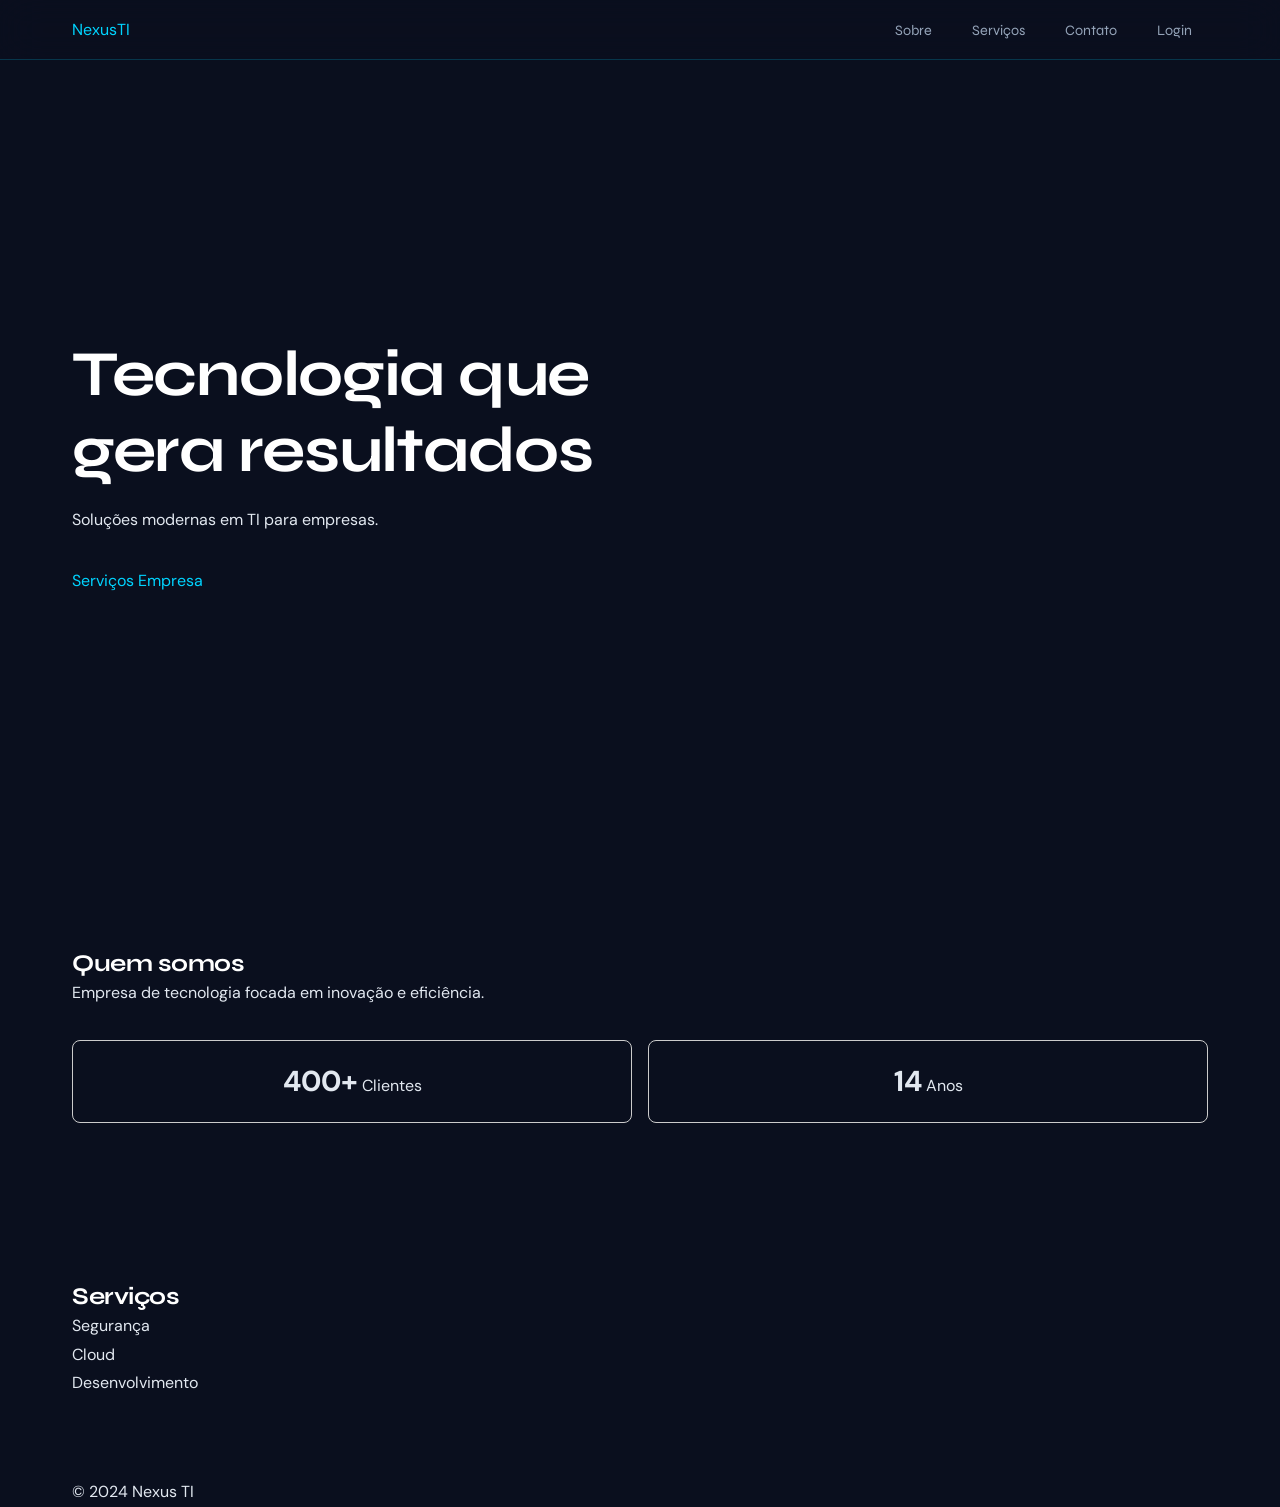
==== index.html @ d655d725 "initial commit" ====
<!DOCTYPE html>
<html lang="pt-BR">
<head>
  <meta charset="UTF-8" />
  <meta name="viewport" content="width=device-width, initial-scale=1.0" />
  <title>Nexus TI</title>

  <link rel="stylesheet" href="css/style.css" />

  <link rel="preconnect" href="https://fonts.googleapis.com" />
  <link href="https://fonts.googleapis.com/css2?family=Syne:wght@400;600;700&family=DM+Sans:wght@300;400;500&display=swap" rel="stylesheet" />

  <style>
    .hero{min-height:90vh;display:flex;align-items:center}
    .hero-content{max-width:600px}
    .hero-titulo{font-size:clamp(2.5rem,5vw,4rem);margin-bottom:1rem}
    .hero-desc{margin-bottom:2rem}
    .stats-grid{display:grid;grid-template-columns:repeat(auto-fit,minmax(140px,1fr));gap:1rem;margin-top:2rem}
    .stat-card{text-align:center;padding:1rem;border:1px solid #ccc;border-radius:8px}
    .stat-numero{font-size:1.8rem;font-weight:bold}
  </style>
</head>

<body>

<header class="site-header">
  <div class="container">
    <nav class="nav-inner">
      <a href="index.html" class="logo">NexusTI</a>

      <ul class="nav-links">
        <li><a href="#sobre">Sobre</a></li>
        <li><a href="#servicos">Serviços</a></li>
        <li><a href="#contato">Contato</a></li>

        <li id="li-painel" style="display:none">
          <a href="servicos.html">Painel</a>
        </li>

        <li id="li-login"><a href="login.html">Login</a></li>
        <li id="li-logout" style="display:none">
          <button onclick="sair()">Sair</button>
        </li>
      </ul>
    </nav>
  </div>
</header>

<main>

<section class="hero">
  <div class="container">
    <div class="hero-content">
      <h1 class="hero-titulo">Tecnologia que gera resultados</h1>
      <p class="hero-desc">Soluções modernas em TI para empresas.</p>

      <div>
        <a href="servicos.html">Serviços</a>
        <a href="#sobre">Empresa</a>
      </div>
    </div>
  </div>
</section>

<section id="sobre" class="secao">
  <div class="container">
    <h2>Quem somos</h2>
    <p>Empresa de tecnologia focada em inovação e eficiência.</p>

    <div class="stats-grid">
      <div class="stat-card">
        <span class="stat-numero">400+</span>
        <span>Clientes</span>
      </div>
      <div class="stat-card">
        <span class="stat-numero">14</span>
        <span>Anos</span>
      </div>
    </div>
  </div>
</section>

<section id="servicos" class="secao">
  <div class="container">
    <h2>Serviços</h2>

    <div>
      <p>Segurança</p>
      <p>Cloud</p>
      <p>Desenvolvimento</p>
    </div>
  </div>
</section>

</main>

<footer id="contato">
  <div class="container">
    <p>© 2024 Nexus TI</p>
  </div>
</footer>

<script src="utils.js"></script>
<script src="index.js"></script>

</body>
</html>
---- css/style.css ----
:root {
  --cor-primaria: #0a0f1e;
  --cor-secundaria: #0d2137;
  --cor-acento: #00d4ff;
  --cor-acento2: #7c3aed;
  --cor-texto: #e2e8f0;
  --cor-texto-suave: #94a3b8;
  --cor-branco: #ffffff;
  --cor-erro: #f87171;
  --cor-sucesso: #4ade80;
  --cor-borda: rgba(0, 212, 255, 0.2);
  --fonte-titulo: 'Syne', sans-serif;
  --fonte-corpo: 'DM Sans', sans-serif;
  --fonte-mono: 'JetBrains Mono', monospace;
  --sombra-card: 0 4px 32px rgba(0, 0, 0, 0.4);
  --sombra-acento: 0 0 24px rgba(0, 212, 255, 0.15);
  --raio: 12px;
  --transicao: 0.3s ease;
}

*, *::before, *::after {
  box-sizing: border-box;
  margin: 0;
  padding: 0;
}

html {
  scroll-behavior: smooth;
}

body {
  font-family: var(--fonte-corpo);
  background-color: var(--cor-primaria);
  color: var(--cor-texto);
  line-height: 1.7;
  min-height: 100vh;
  overflow-x: hidden;
}

h1, h2, h3, h4, h5, h6 {
  font-family: var(--fonte-titulo);
  font-weight: 700;
  line-height: 1.2;
  letter-spacing: -0.02em;
  color: var(--cor-branco);
}

p {
  font-family: var(--fonte-corpo);
  color: var(--cor-texto);
  font-size: 1rem;
  line-height: 1.8;
}

a {
  color: var(--cor-acento);
  text-decoration: none;
  transition: color var(--transicao);
}

a:hover {
  color: var(--cor-branco);
}

img {
  max-width: 100%;
  display: block;
}

ul, ol {
  padding-left: 1.5rem;
}

table {
  width: 100%;
  border-collapse: collapse;
  font-family: var(--fonte-corpo);
}

th {
  background: rgba(0, 212, 255, 0.1);
  color: var(--cor-acento);
  font-family: var(--fonte-titulo);
  font-size: 0.8rem;
  letter-spacing: 0.08em;
  text-transform: uppercase;
  padding: 14px 16px;
  text-align: left;
  border-bottom: 1px solid var(--cor-borda);
}

td {
  padding: 14px 16px;
  border-bottom: 1px solid rgba(255, 255, 255, 0.05);
  vertical-align: top;
  font-size: 0.95rem;
  color: var(--cor-texto);
}

tr:hover td {
  background: rgba(255, 255, 255, 0.02);
}

.container {
  width: 100%;
  max-width: 1200px;
  margin: 0 auto;
  padding: 0 2rem;
}

.secao {
  padding: 5rem 0;
}

.secao-titulo {
  font-size: clamp(1.8rem, 4vw, 2.8rem);
  margin-bottom: 1rem;
  position: relative;
}

.secao-titulo + p {
  color: var(--cor-texto-suave);
  font-size: 1.1rem;
  max-width: 600px;
  margin-bottom: 3rem;
}

.secao-titulo::after {
  content: '';
  display: block;
  width: 60px;
  height: 3px;
  background: linear-gradient(90deg, var(--cor-acento), var(--cor-acento2));
  margin-top: 12px;
  border-radius: 2px;
}

.tag-acento {
  display: inline-block;
  background: rgba(0, 212, 255, 0.1);
  color: var(--cor-acento);
  border: 1px solid var(--cor-borda);
  padding: 4px 14px;
  border-radius: 100px;
  font-size: 0.8rem;
  font-family: var(--fonte-mono);
  letter-spacing: 0.05em;
  margin-bottom: 1rem;
}

.card {
  background: rgba(255, 255, 255, 0.03);
  border: 1px solid var(--cor-borda);
  border-radius: var(--raio);
  padding: 2rem;
  transition: transform var(--transicao), box-shadow var(--transicao), border-color var(--transicao);
}

.card:hover {
  transform: translateY(-4px);
  box-shadow: var(--sombra-acento);
  border-color: rgba(0, 212, 255, 0.4);
}

.btn {
  display: inline-flex;
  align-items: center;
  gap: 8px;
  padding: 12px 28px;
  border-radius: 8px;
  font-family: var(--fonte-titulo);
  font-size: 0.95rem;
  font-weight: 600;
  cursor: pointer;
  transition: all var(--transicao);
  border: none;
  letter-spacing: 0.02em;
}

.btn-primario {
  background: linear-gradient(135deg, var(--cor-acento), #0099cc);
  color: var(--cor-primaria);
}

.btn-primario:hover {
  transform: translateY(-2px);
  box-shadow: 0 8px 24px rgba(0, 212, 255, 0.3);
  color: var(--cor-primaria);
}

.btn-secundario {
  background: transparent;
  color: var(--cor-acento);
  border: 1px solid var(--cor-borda);
}

.btn-secundario:hover {
  background: rgba(0, 212, 255, 0.08);
  border-color: var(--cor-acento);
}

.btn-perigo {
  background: rgba(248, 113, 113, 0.1);
  color: var(--cor-erro);
  border: 1px solid rgba(248, 113, 113, 0.3);
  padding: 6px 14px;
  font-size: 0.8rem;
}

.btn-perigo:hover {
  background: rgba(248, 113, 113, 0.2);
}

.form-grupo {
  margin-bottom: 1.4rem;
}

.form-grupo label {
  display: block;
  font-size: 0.85rem;
  color: var(--cor-texto-suave);
  margin-bottom: 6px;
  font-family: var(--fonte-titulo);
  letter-spacing: 0.03em;
}

.form-grupo input,
.form-grupo select {
  width: 100%;
  padding: 12px 16px;
  background: rgba(255, 255, 255, 0.04);
  border: 1px solid var(--cor-borda);
  border-radius: 8px;
  color: var(--cor-texto);
  font-family: var(--fonte-corpo);
  font-size: 0.95rem;
  transition: border-color var(--transicao), box-shadow var(--transicao);
  outline: none;
}

.form-grupo input:focus,
.form-grupo select:focus {
  border-color: var(--cor-acento);
  box-shadow: 0 0 0 3px rgba(0, 212, 255, 0.1);
}

.form-grupo input::placeholder {
  color: rgba(148, 163, 184, 0.5);
}

.form-grupo select option {
  background: var(--cor-secundaria);
}

.form-grupo .erro-msg {
  display: none;
  color: var(--cor-erro);
  font-size: 0.8rem;
  margin-top: 5px;
  animation: fadeIn 0.2s ease;
}

.form-grupo.invalido input,
.form-grupo.invalido select {
  border-color: var(--cor-erro);
  box-shadow: 0 0 0 3px rgba(248, 113, 113, 0.1);
}

.form-grupo.invalido .erro-msg {
  display: block;
}

.radio-grupo {
  display: flex;
  gap: 1.5rem;
  flex-wrap: wrap;
}

.radio-item {
  display: flex;
  align-items: center;
  gap: 8px;
  cursor: pointer;
  font-size: 0.95rem;
  color: var(--cor-texto);
}

.radio-item input[type="radio"] {
  width: 18px;
  height: 18px;
  accent-color: var(--cor-acento);
  cursor: pointer;
}

.site-header {
  position: sticky;
  top: 0;
  z-index: 100;
  background: rgba(10, 15, 30, 0.9);
  backdrop-filter: blur(20px);
  border-bottom: 1px solid var(--cor-borda);
  padding: 1rem 0;
}

.nav-inner {
  display: flex;
  align-items: center;
  justify-content: space-between;
  gap: 2rem;
}

.logo {
  display: flex;
  align-items: center;
  gap: 12px;
  text-decoration: none;
}

.logo-icone {
  width: 42px;
  height: 42px;
  background: linear-gradient(135deg, var(--cor-acento), var(--cor-acento2));
  border-radius: 10px;
  display: flex;
  align-items: center;
  justify-content: center;
  font-family: var(--fonte-titulo);
  font-weight: 800;
  color: var(--cor-primaria);
  font-size: 1.1rem;
  flex-shrink: 0;
}

.logo-texto {
  font-family: var(--fonte-titulo);
  font-size: 1.3rem;
  font-weight: 800;
  color: var(--cor-branco);
  letter-spacing: -0.03em;
}

.logo-texto span {
  color: var(--cor-acento);
}

.nav-links {
  display: flex;
  align-items: center;
  gap: 0.5rem;
  list-style: none;
  padding: 0;
}

.nav-links a {
  padding: 8px 16px;
  border-radius: 8px;
  font-family: var(--fonte-titulo);
  font-size: 0.9rem;
  color: var(--cor-texto-suave);
  transition: all var(--transicao);
}

.nav-links a:hover {
  color: var(--cor-branco);
  background: rgba(255, 255, 255, 0.05);
}

.nav-links .btn {
  padding: 8px 20px;
}

.site-footer {
  background: var(--cor-secundaria);
  border-top: 1px solid var(--cor-borda);
  padding: 3rem 0 1.5rem;
}

.footer-grid {
  display: grid;
  grid-template-columns: 2fr 1fr 1fr;
  gap: 3rem;
  margin-bottom: 3rem;
}

.footer-titulo {
  font-size: 0.85rem;
  font-family: var(--fonte-titulo);
  letter-spacing: 0.08em;
  text-transform: uppercase;
  color: var(--cor-acento);
  margin-bottom: 1rem;
}

.footer-lista {
  list-style: none;
  padding: 0;
}

.footer-lista li {
  margin-bottom: 0.6rem;
  color: var(--cor-texto-suave);
  font-size: 0.95rem;
}

.footer-lista a {
  color: var(--cor-texto-suave);
}

.footer-lista a:hover {
  color: var(--cor-acento);
}

.pagamentos {
  display: flex;
  gap: 10px;
  flex-wrap: wrap;
  margin-top: 0.8rem;
}

.pagamento-badge {
  background: rgba(255, 255, 255, 0.06);
  border: 1px solid var(--cor-borda);
  border-radius: 6px;
  padding: 6px 12px;
  font-size: 0.75rem;
  font-family: var(--fonte-mono);
  color: var(--cor-texto-suave);
  letter-spacing: 0.03em;
}

.footer-bottom {
  border-top: 1px solid var(--cor-borda);
  padding-top: 1.5rem;
  text-align: center;
  color: var(--cor-texto-suave);
  font-size: 0.85rem;
}

.galeria-grid {
  display: grid;
  grid-template-columns: repeat(auto-fit, minmax(250px, 1fr));
  gap: 1.5rem;
}

.galeria-item {
  border-radius: var(--raio);
  overflow: hidden;
  position: relative;
  aspect-ratio: 16/10;
  background: rgba(255,255,255,0.04);
  border: 1px solid var(--cor-borda);
  cursor: pointer;
  transition: transform var(--transicao);
}

.galeria-item:hover {
  transform: scale(1.02);
}

.galeria-item img {
  width: 100%;
  height: 100%;
  object-fit: cover;
  transition: transform var(--transicao);
}

.galeria-item:hover img {
  transform: scale(1.05);
}

.galeria-placeholder {
  width: 100%;
  height: 100%;
  display: flex;
  flex-direction: column;
  align-items: center;
  justify-content: center;
  gap: 8px;
  color: var(--cor-texto-suave);
  font-size: 0.85rem;
}

.video-wrapper {
  position: relative;
  padding-bottom: 56.25%;
  height: 0;
  overflow: hidden;
  border-radius: var(--raio);
  border: 1px solid var(--cor-borda);
}

.video-wrapper iframe {
  position: absolute;
  top: 0;
  left: 0;
  width: 100%;
  height: 100%;
  border: none;
}

.auth-page {
  min-height: 100vh;
  display: flex;
  align-items: center;
  justify-content: center;
  padding: 2rem;
  background: radial-gradient(ellipse at top left, rgba(0,212,255,0.07) 0%, transparent 50%),
              radial-gradient(ellipse at bottom right, rgba(124,58,237,0.07) 0%, transparent 50%),
              var(--cor-primaria);
}

#form-auth {
  width: 100%;
  max-width: 460px;
  background: rgba(255,255,255,0.03);
  border: 1px solid var(--cor-borda);
  border-radius: 20px;
  padding: 2.5rem;
  box-shadow: var(--sombra-card);
  animation: slideUp 0.5s ease;
}

.auth-logo {
  text-align: center;
  margin-bottom: 2rem;
}

.auth-titulo {
  font-size: 1.8rem;
  margin-bottom: 0.3rem;
}

.auth-subtitulo {
  color: var(--cor-texto-suave);
  font-size: 0.9rem;
}

.auth-links {
  display: flex;
  justify-content: space-between;
  margin-top: 1.5rem;
  font-size: 0.875rem;
  color: var(--cor-texto-suave);
}

.auth-botoes {
  display: flex;
  gap: 1rem;
  margin-top: 0.5rem;
}

.auth-botoes .btn {
  flex: 1;
  justify-content: center;
}

.scroll-area {
  max-height: 320px;
  overflow-y: auto;
  padding-right: 8px;
  scroll-behavior: smooth;
}

.scroll-area::-webkit-scrollbar {
  width: 4px;
}

.scroll-area::-webkit-scrollbar-track {
  background: transparent;
}

.scroll-area::-webkit-scrollbar-thumb {
  background: var(--cor-borda);
  border-radius: 2px;
}

.servicos-grid {
  display: grid;
  grid-template-columns: repeat(auto-fit, minmax(280px, 1fr));
  gap: 1.5rem;
}

.servico-card {
  background: rgba(255,255,255,0.03);
  border: 1px solid var(--cor-borda);
  border-radius: var(--raio);
  padding: 1.8rem;
  transition: all var(--transicao);
  position: relative;
  overflow: hidden;
}

.servico-card::before {
  content: '';
  position: absolute;
  top: 0;
  left: 0;
  right: 0;
  height: 2px;
  background: linear-gradient(90deg, var(--cor-acento), var(--cor-acento2));
  transform: scaleX(0);
  transition: transform var(--transicao);
}

.servico-card:hover::before {
  transform: scaleX(1);
}

.servico-card:hover {
  border-color: rgba(0,212,255,0.3);
  transform: translateY(-4px);
  box-shadow: var(--sombra-acento);
}

.servico-icone {
  width: 48px;
  height: 48px;
  background: rgba(0,212,255,0.1);
  border-radius: 10px;
  display: flex;
  align-items: center;
  justify-content: center;
  font-size: 1.4rem;
  margin-bottom: 1rem;
}

.servico-nome {
  font-family: var(--fonte-titulo);
  font-size: 1.1rem;
  color: var(--cor-branco);
  margin-bottom: 0.5rem;
}

.servico-desc {
  color: var(--cor-texto-suave);
  font-size: 0.9rem;
  line-height: 1.6;
}

.page-servicos {
  padding: 2rem 0 4rem;
}

.painel {
  background: rgba(255,255,255,0.02);
  border: 1px solid var(--cor-borda);
  border-radius: 16px;
  padding: 2rem;
  margin-bottom: 2rem;
}

.painel-titulo {
  font-size: 1.1rem;
  color: var(--cor-acento);
  font-family: var(--fonte-titulo);
  letter-spacing: 0.05em;
  margin-bottom: 1.2rem;
  padding-bottom: 0.8rem;
  border-bottom: 1px solid var(--cor-borda);
  display: flex;
  align-items: center;
  gap: 8px;
}

.usuario-info {
  display: flex;
  gap: 2rem;
  flex-wrap: wrap;
}

.usuario-campo {
  display: flex;
  flex-direction: column;
  gap: 2px;
}

.usuario-campo span:first-child {
  font-size: 0.75rem;
  font-family: var(--fonte-mono);
  color: var(--cor-texto-suave);
  text-transform: uppercase;
  letter-spacing: 0.05em;
}

.usuario-campo span:last-child {
  font-size: 1rem;
  color: var(--cor-branco);
  font-family: var(--fonte-titulo);
}

.status-badge {
  display: inline-block;
  padding: 3px 10px;
  border-radius: 100px;
  font-size: 0.75rem;
  font-family: var(--fonte-mono);
  background: rgba(0,212,255,0.1);
  color: var(--cor-acento);
  border: 1px solid var(--cor-borda);
}

@keyframes fadeIn {
  from { opacity: 0; transform: translateY(-4px); }
  to   { opacity: 1; transform: translateY(0); }
}

@keyframes slideUp {
  from { opacity: 0; transform: translateY(24px); }
  to   { opacity: 1; transform: translateY(0); }
}

@keyframes pulse-glow {
  0%, 100% { box-shadow: 0 0 0 0 rgba(0,212,255,0); }
  50%       { box-shadow: 0 0 0 8px rgba(0,212,255,0.08); }
}

@keyframes float {
  0%, 100% { transform: translateY(0); }
  50%       { transform: translateY(-8px); }
}

.hero-badge {
  animation: fadeIn 0.6s ease both;
}

.hero-titulo {
  animation: slideUp 0.7s ease 0.1s both;
}

.hero-desc {
  animation: slideUp 0.7s ease 0.2s both;
}

.hero-cta {
  animation: slideUp 0.7s ease 0.3s both;
}

@media (max-width: 768px) {
  .secao {
    padding: 3rem 0;
  }

  .footer-grid {
    grid-template-columns: 1fr;
    gap: 2rem;
  }

  .nav-links .link-nav {
    display: none;
  }

  .auth-botoes {
    flex-direction: column;
  }

  .usuario-info {
    flex-direction: column;
    gap: 1rem;
  }

  table {
    font-size: 0.85rem;
  }

  th, td {
    padding: 10px 12px;
  }
}

@media (max-width: 480px) {
  #form-auth {
    padding: 1.8rem;
  }

  .container {
    padding: 0 1.2rem;
  }

  .secao-titulo {
    font-size: 1.6rem;
  }
}
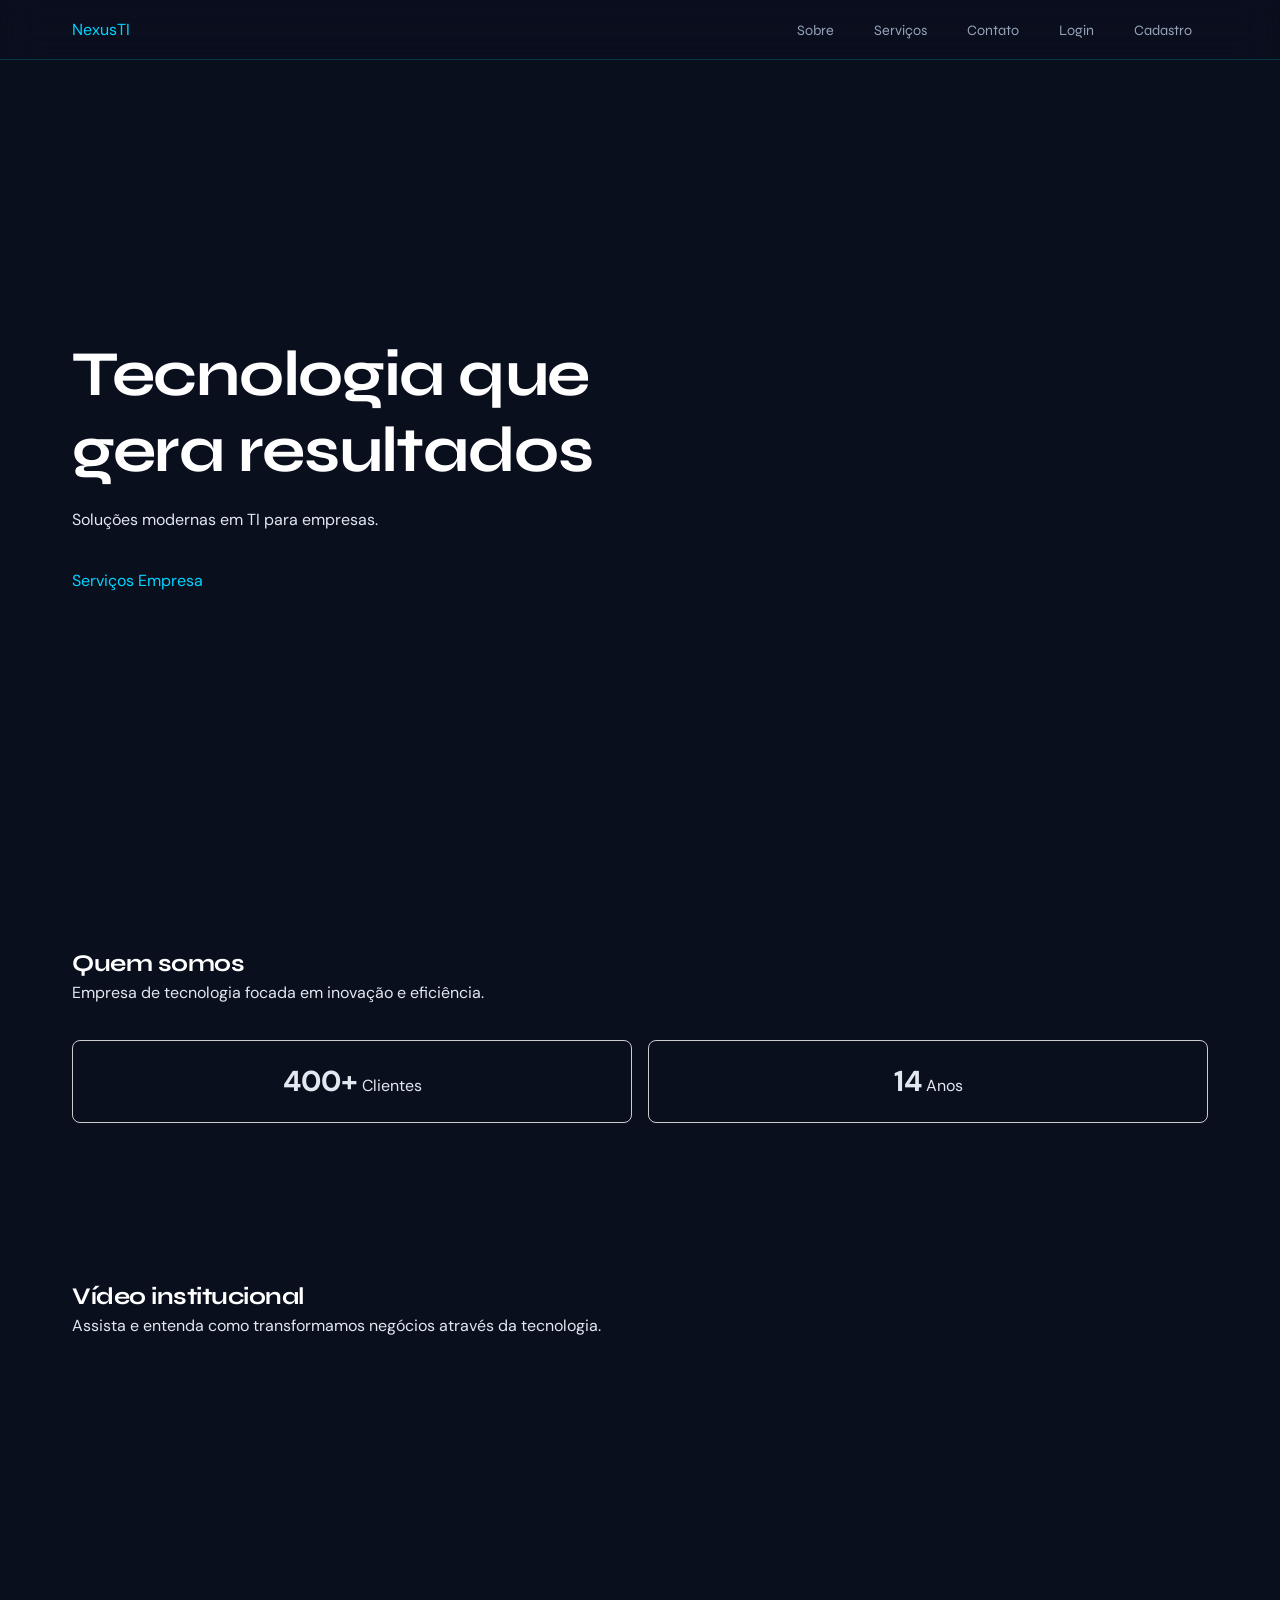
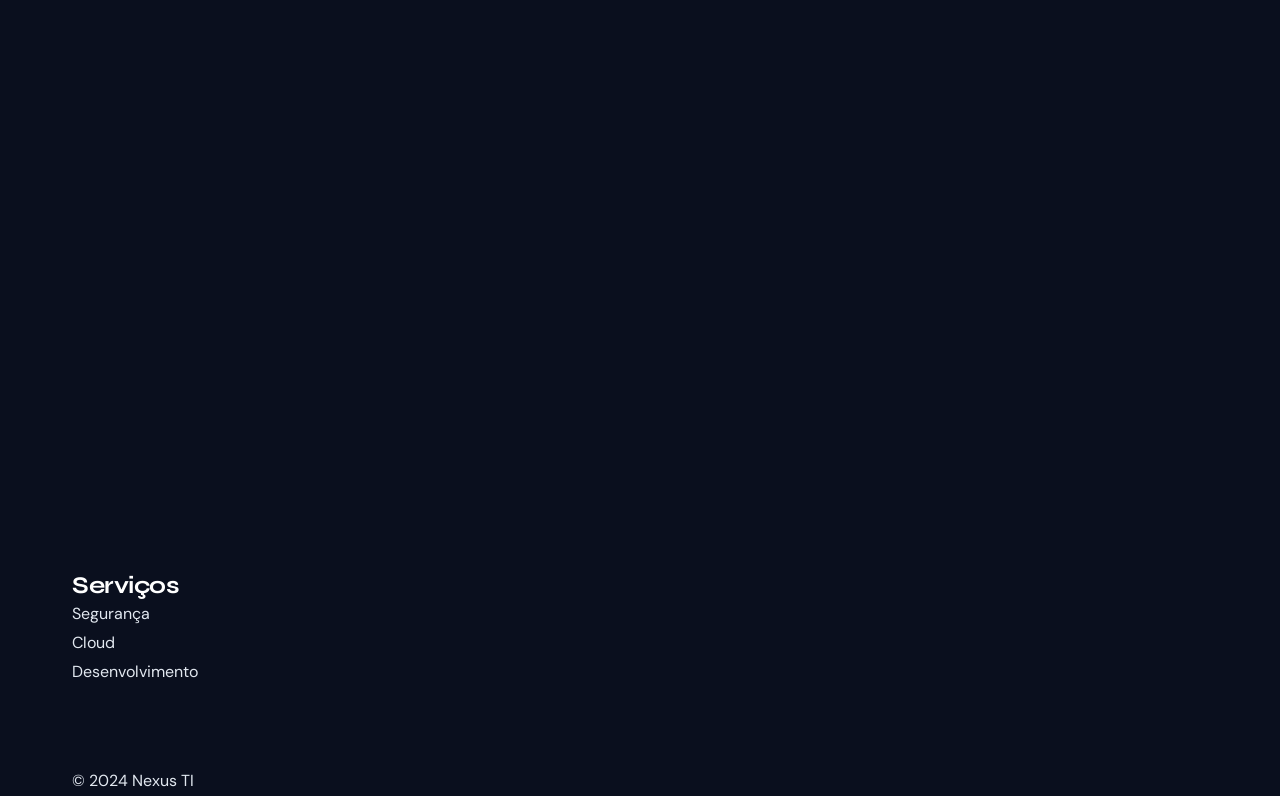
==== commit 738d56ae: "Add video section and update internal links Added a video section with an embedded YouTube video and" ====
--- a/index.html
+++ b/index.html
@@ -18,6 +18,8 @@
     .stats-grid{display:grid;grid-template-columns:repeat(auto-fit,minmax(140px,1fr));gap:1rem;margin-top:2rem}
     .stat-card{text-align:center;padding:1rem;border:1px solid #ccc;border-radius:8px}
     .stat-numero{font-size:1.8rem;font-weight:bold}
+    .video-container{position:relative;padding-bottom:56.25%;height:0;overflow:hidden;border-radius:12px;margin-top:2rem}
+    .video-container iframe{position:absolute;top:0;left:0;width:100%;height:100%;border:none}
   </style>
 </head>
 
@@ -34,13 +36,14 @@
         <li><a href="#contato">Contato</a></li>
 
         <li id="li-painel" style="display:none">
-          <a href="servicos.html">Painel</a>
+          <a href="pages/servicos.html">Painel</a>
         </li>
 
-        <li id="li-login"><a href="login.html">Login</a></li>
+        <li id="li-login"><a href="pages/login.html">Login</a></li>
         <li id="li-logout" style="display:none">
           <button onclick="sair()">Sair</button>
         </li>
+        <li id="li-cadastro"><a href="pages/cadastro.html">Cadastro</a></li>
       </ul>
     </nav>
   </div>
@@ -53,9 +56,8 @@
     <div class="hero-content">
       <h1 class="hero-titulo">Tecnologia que gera resultados</h1>
       <p class="hero-desc">Soluções modernas em TI para empresas.</p>
-
       <div>
-        <a href="servicos.html">Serviços</a>
+        <a href="pages/servicos.html">Serviços</a>
         <a href="#sobre">Empresa</a>
       </div>
     </div>
@@ -66,7 +68,6 @@
   <div class="container">
     <h2>Quem somos</h2>
     <p>Empresa de tecnologia focada em inovação e eficiência.</p>
-
     <div class="stats-grid">
       <div class="stat-card">
         <span class="stat-numero">400+</span>
@@ -80,10 +81,27 @@
   </div>
 </section>
 
+<section id="video" class="secao">
+  <div class="container">
+    <h2>Vídeo institucional</h2>
+    <p>Assista e entenda como transformamos negócios através da tecnologia.</p>
+    <div class="video-container">
+      <iframe
+        src="https://www.youtube.com/embed/O41Nm6l0sbY"
+        title="Vídeo institucional Nexus TI"
+        frameborder="0"
+        allow="accelerometer; autoplay; clipboard-write; encrypted-media; gyroscope; picture-in-picture; web-share"
+        referrerpolicy="strict-origin-when-cross-origin"
+        allowfullscreen
+        loading="lazy">
+      </iframe>
+    </div>
+  </div>
+</section>
+
 <section id="servicos" class="secao">
   <div class="container">
     <h2>Serviços</h2>
-
     <div>
       <p>Segurança</p>
       <p>Cloud</p>
@@ -100,8 +118,8 @@
   </div>
 </footer>
 
-<script src="utils.js"></script>
-<script src="index.js"></script>
+<script src="js/utils.js"></script>
+<script src="js/index.js"></script>
 
 </body>
-</html>+</html>
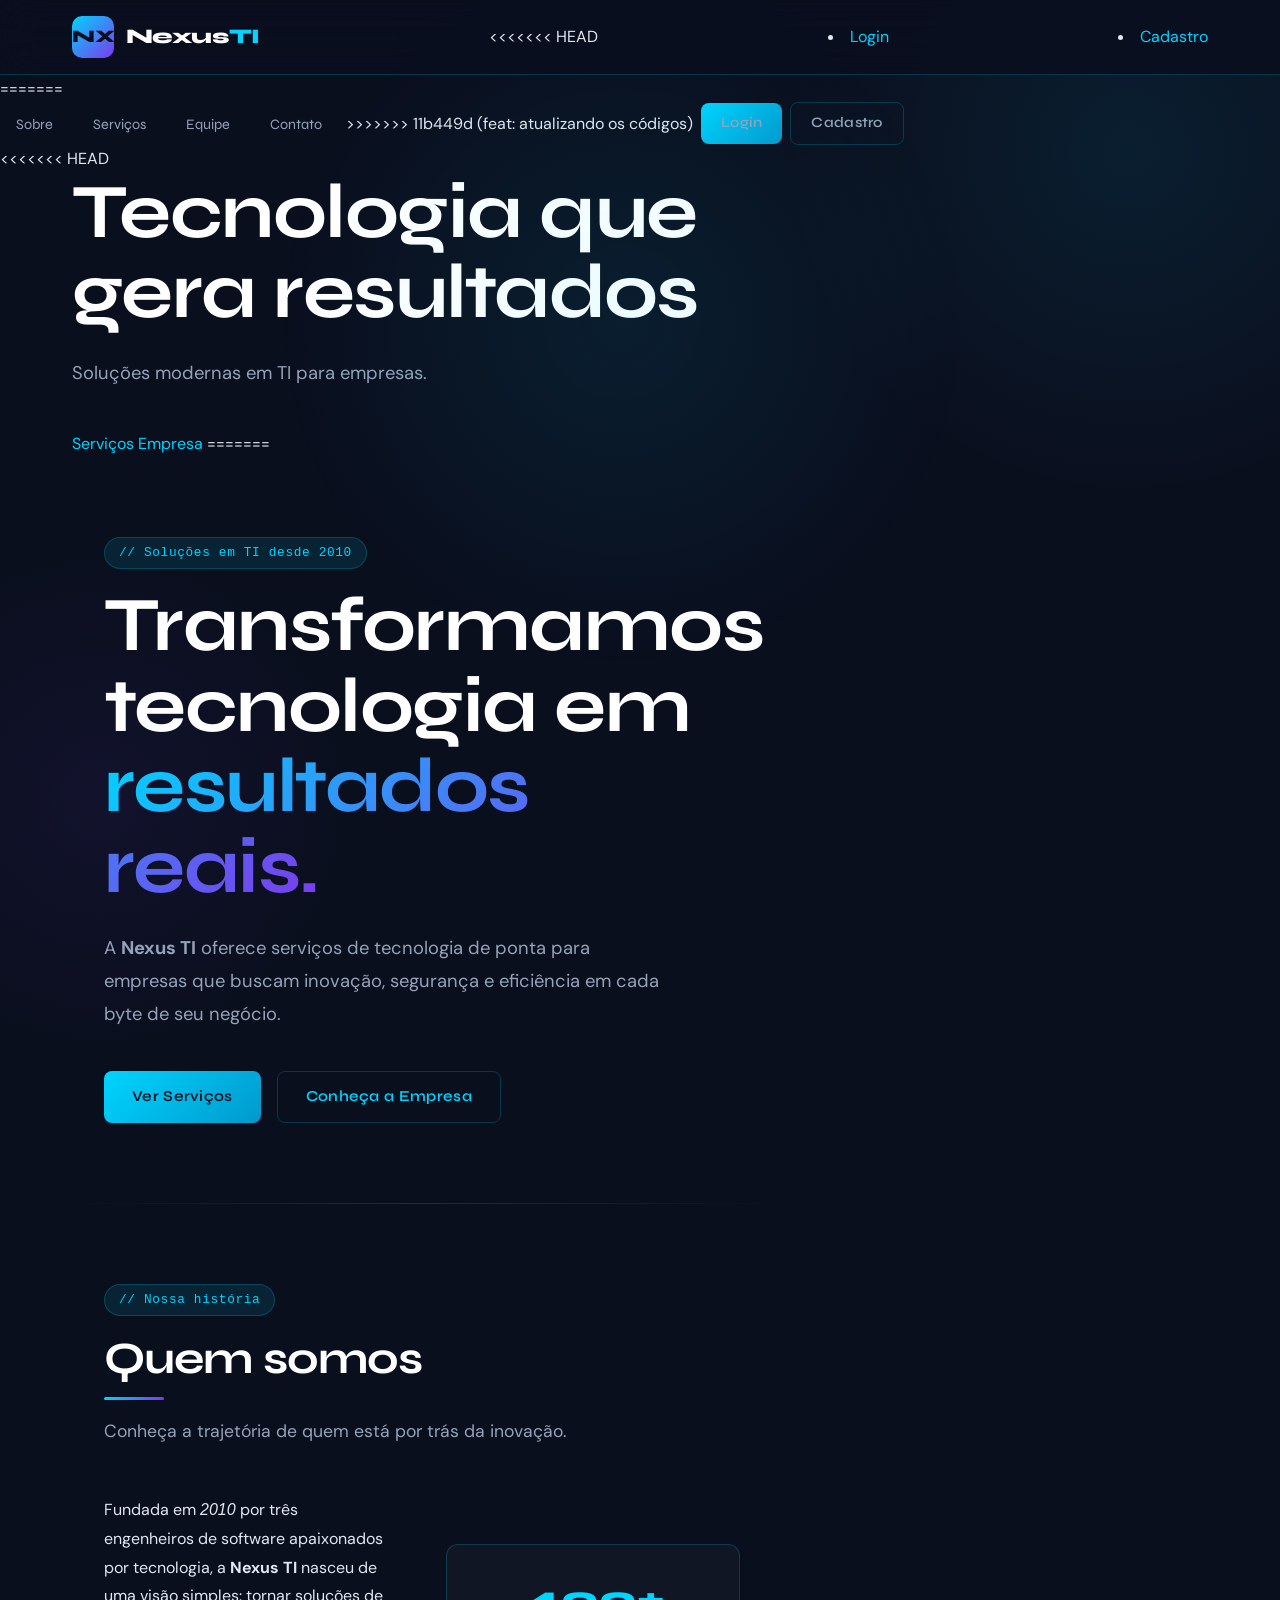
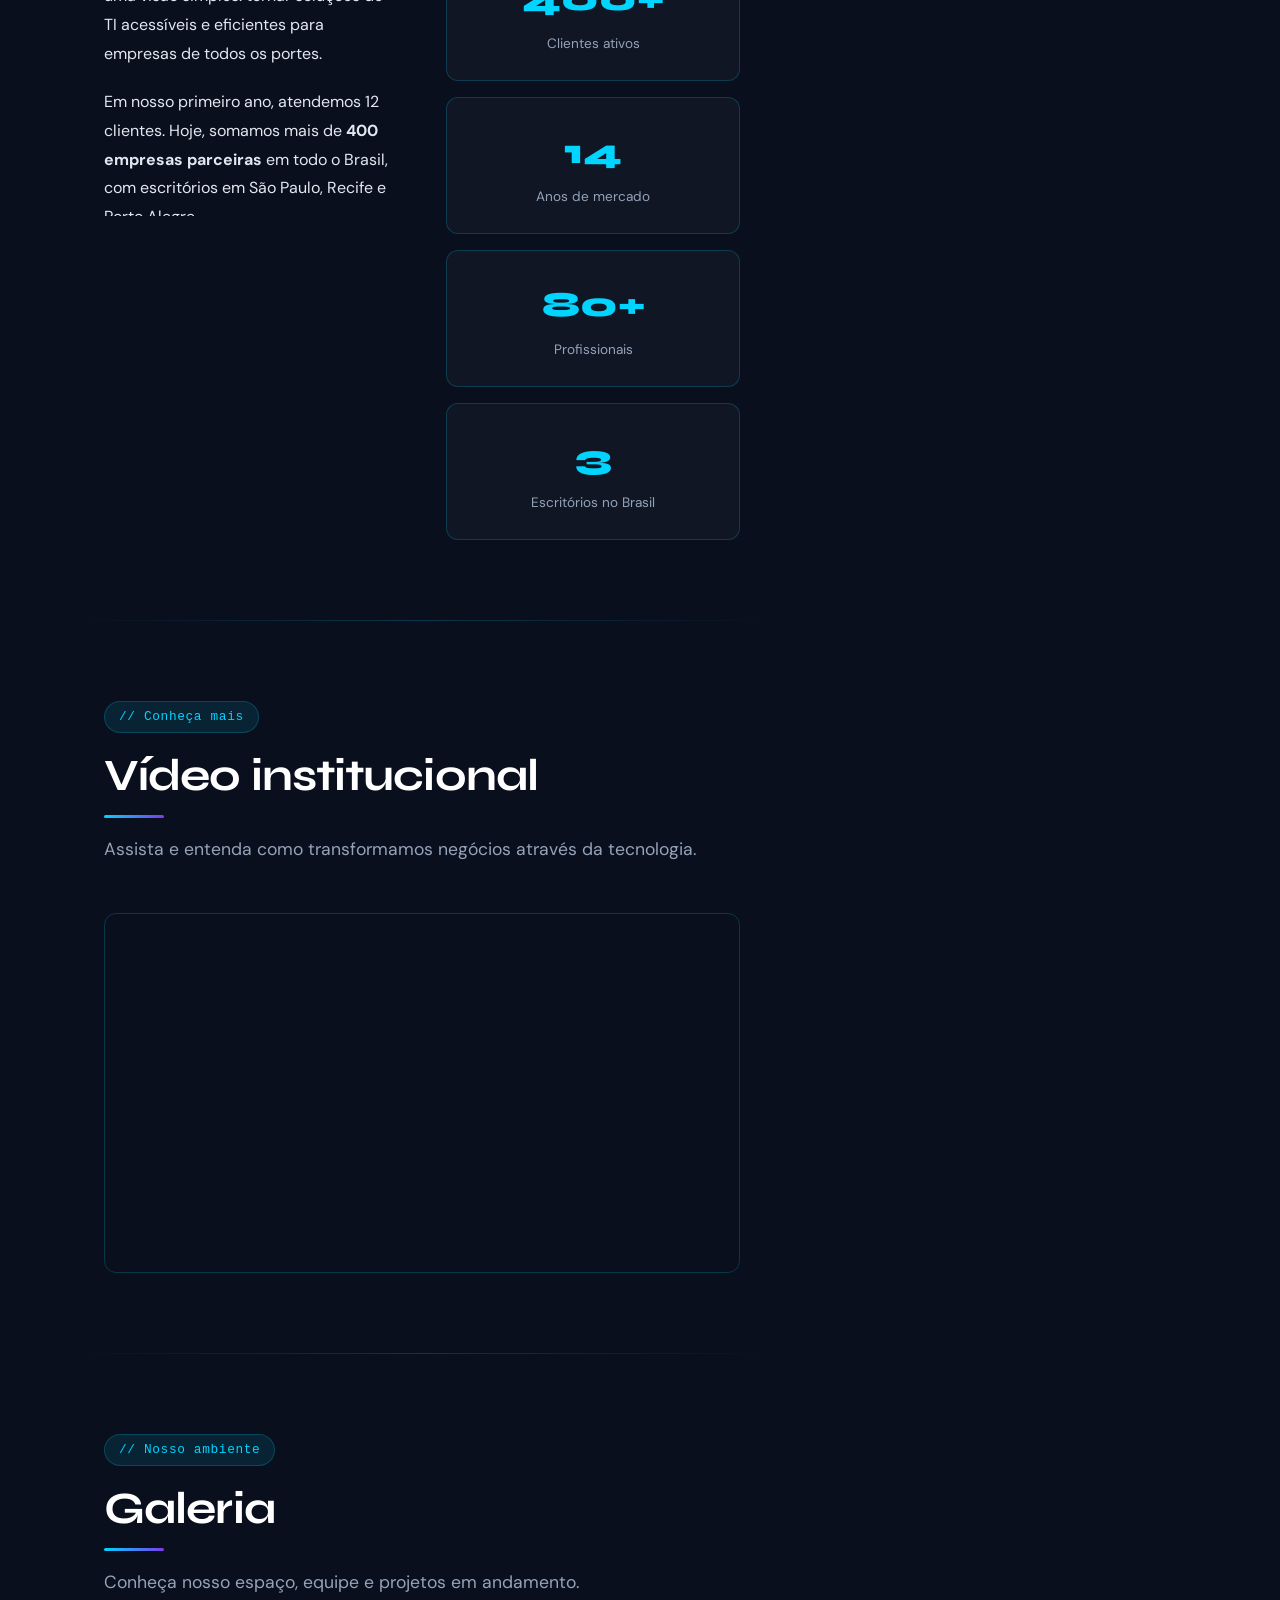
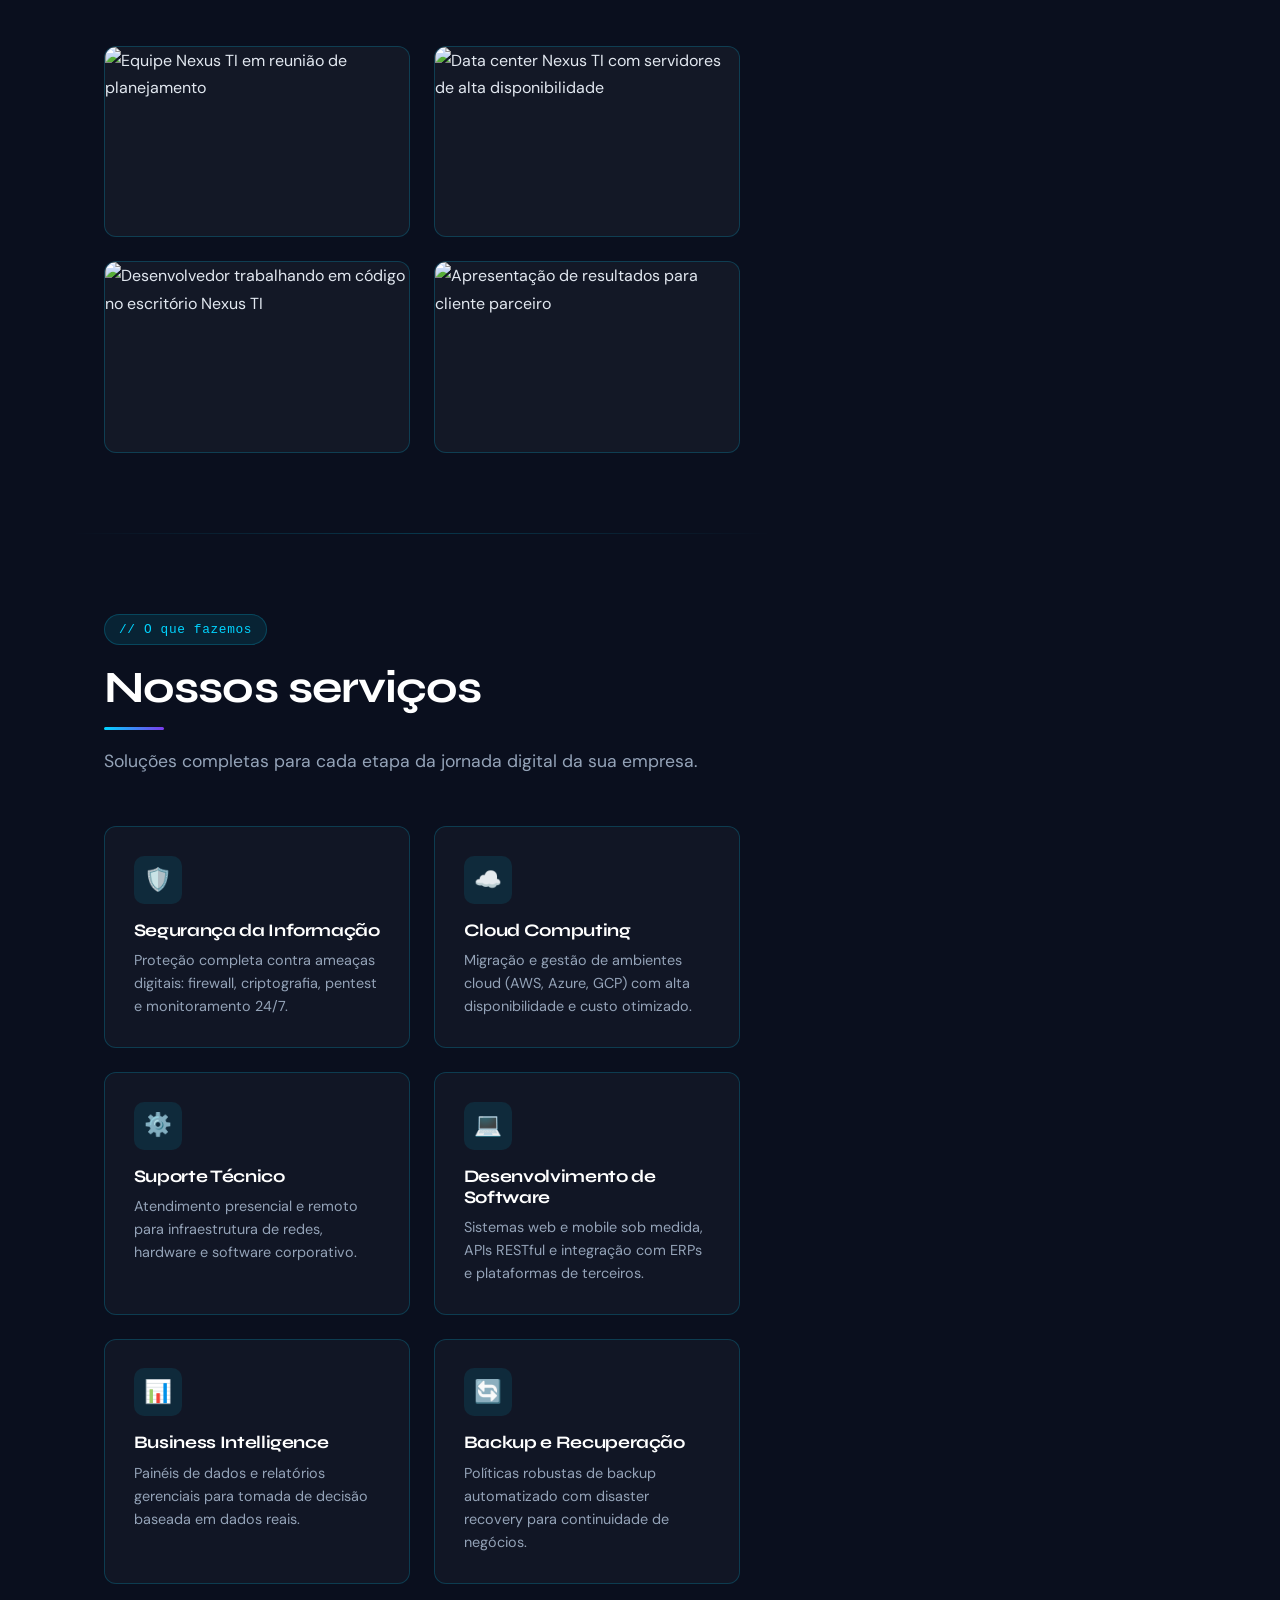
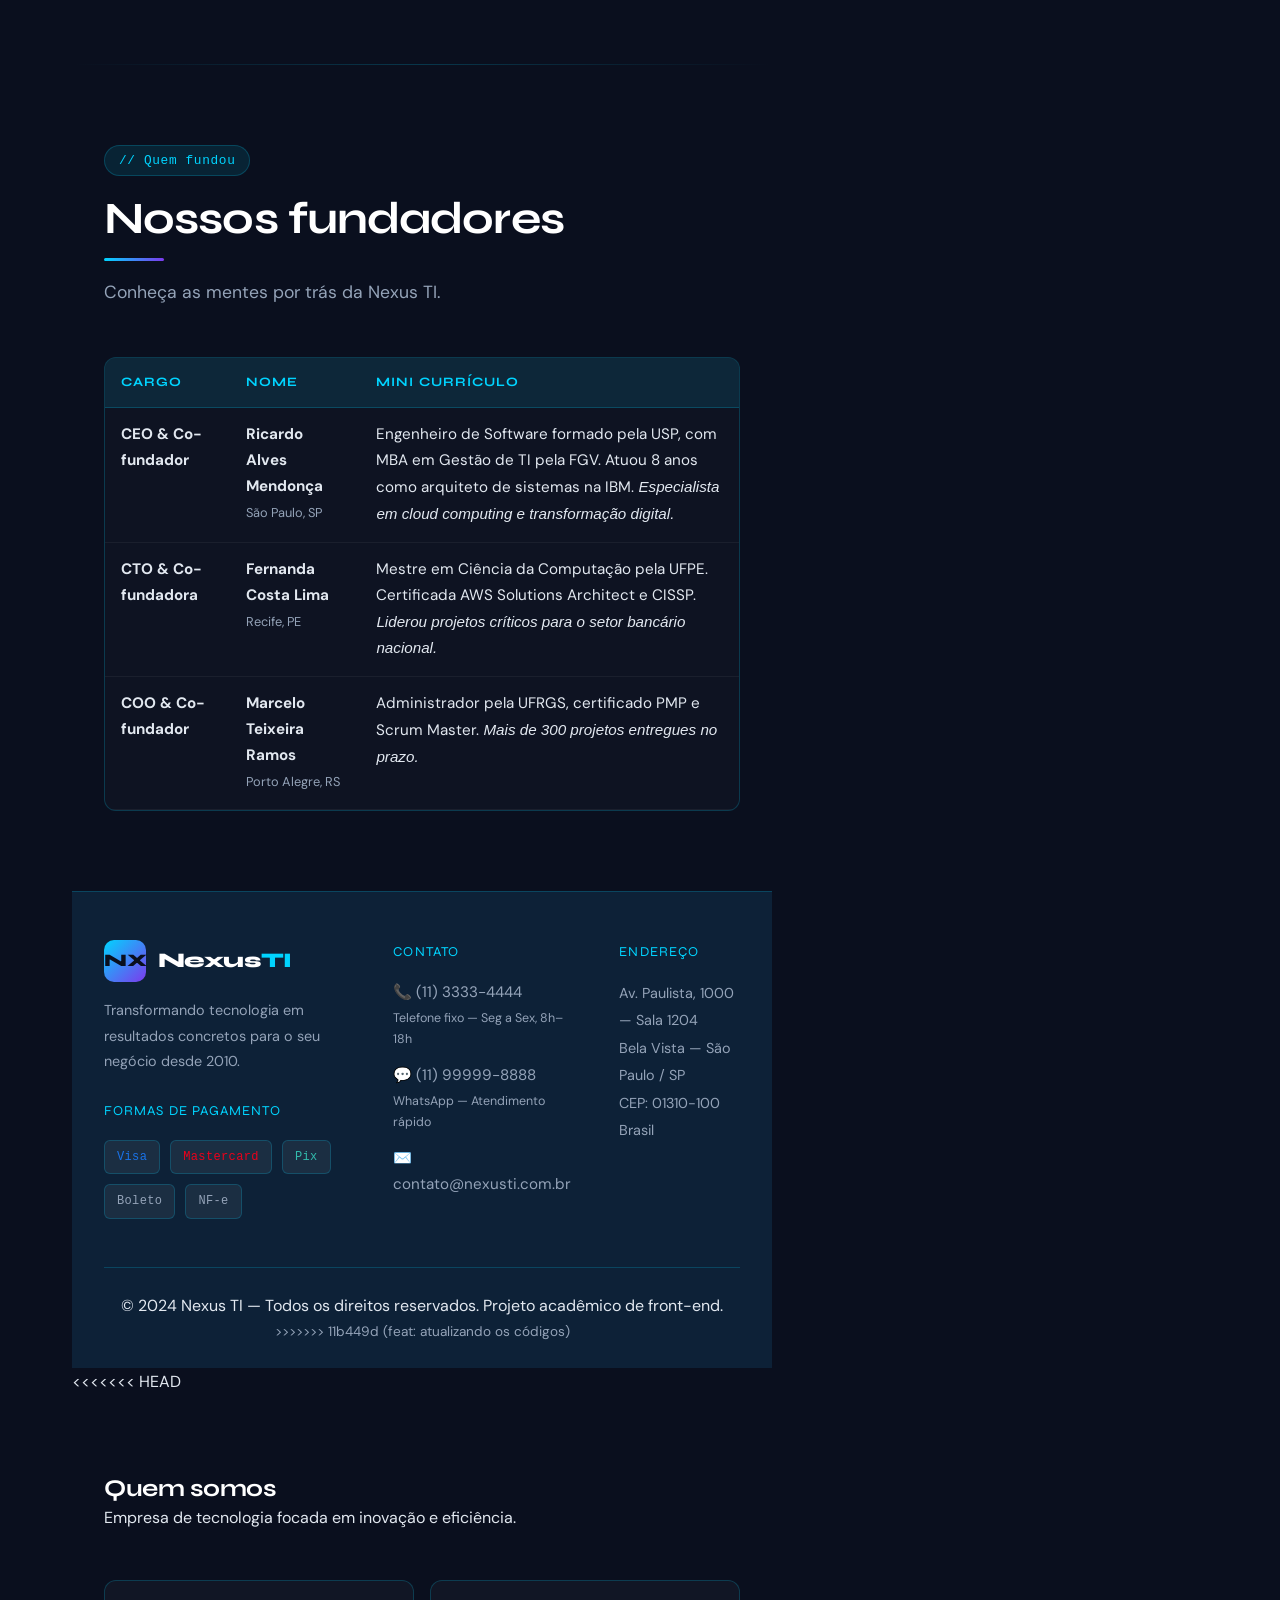
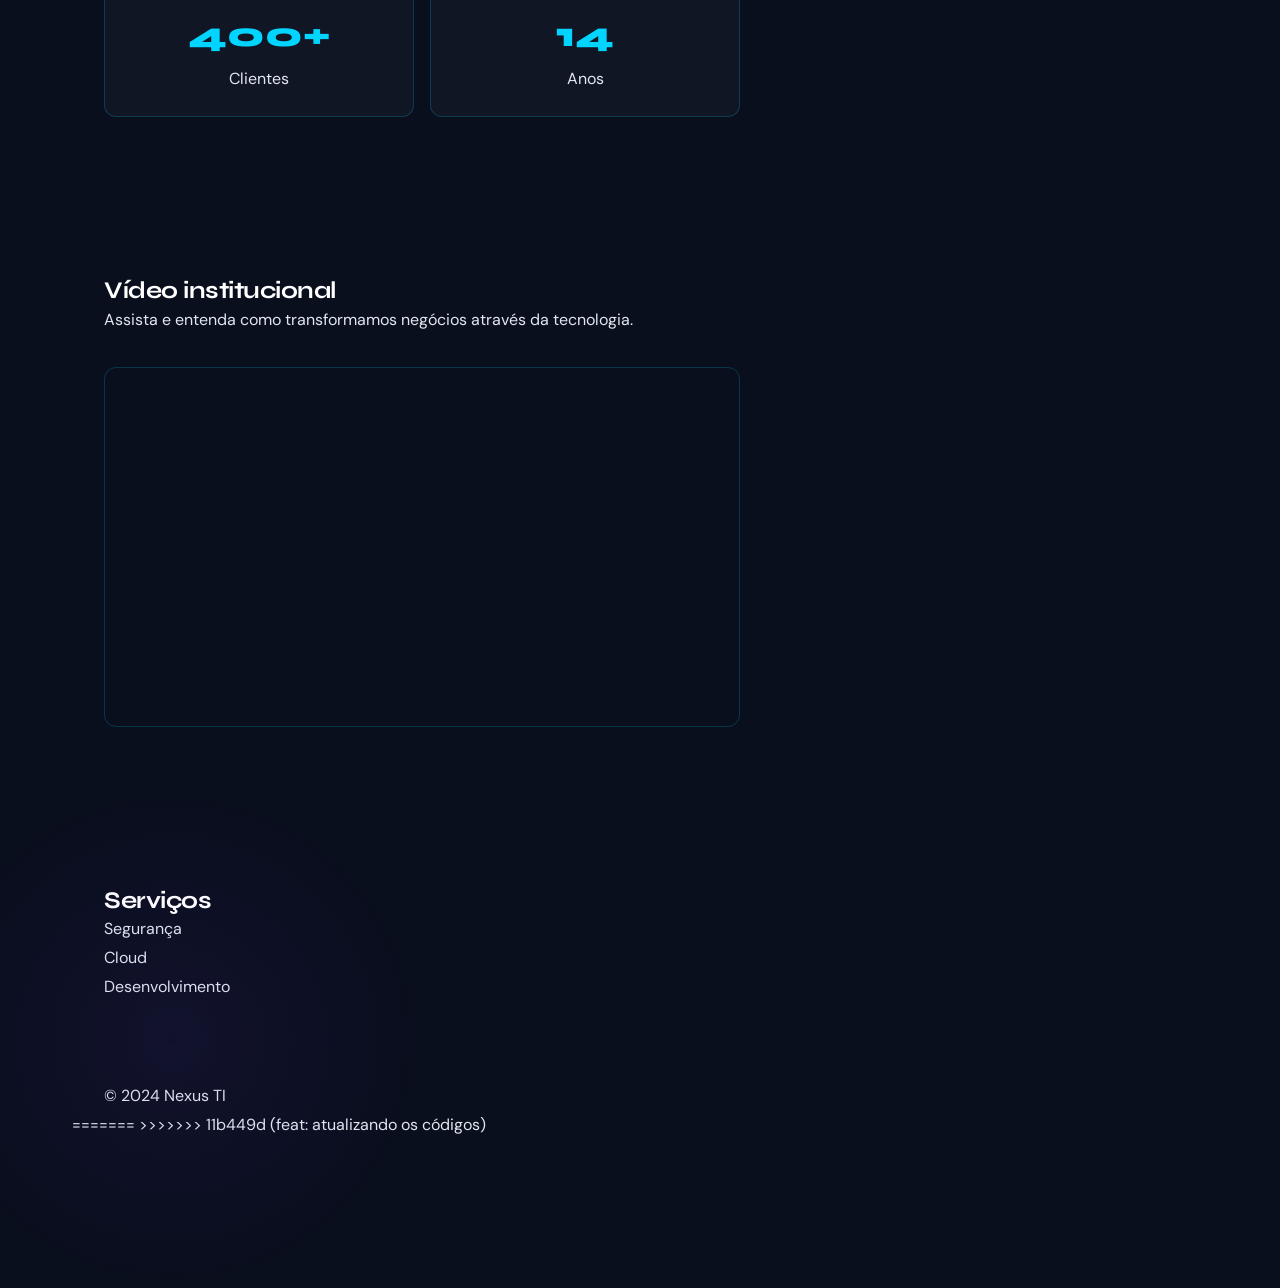
==== commit b4eeefe3: "feat: atualizando os códigos" ====
--- a/index.html
+++ b/index.html
@@ -3,14 +3,15 @@
 <head>
   <meta charset="UTF-8" />
   <meta name="viewport" content="width=device-width, initial-scale=1.0" />
-  <title>Nexus TI</title>
+  <title>Nexus TI — Soluções em Tecnologia</title>
 
   <link rel="stylesheet" href="css/style.css" />
 
   <link rel="preconnect" href="https://fonts.googleapis.com" />
-  <link href="https://fonts.googleapis.com/css2?family=Syne:wght@400;600;700&family=DM+Sans:wght@300;400;500&display=swap" rel="stylesheet" />
+  <link href="https://fonts.googleapis.com/css2?family=Syne:wght@400;600;700;800&family=DM+Sans:ital,wght@0,300;0,400;0,500;1,400&family=JetBrains+Mono:wght@400;500&display=swap" rel="stylesheet" />
 
   <style>
+<<<<<<< HEAD
     .hero{min-height:90vh;display:flex;align-items:center}
     .hero-content{max-width:600px}
     .hero-titulo{font-size:clamp(2.5rem,5vw,4rem);margin-bottom:1rem}
@@ -20,21 +21,145 @@
     .stat-numero{font-size:1.8rem;font-weight:bold}
     .video-container{position:relative;padding-bottom:56.25%;height:0;overflow:hidden;border-radius:12px;margin-top:2rem}
     .video-container iframe{position:absolute;top:0;left:0;width:100%;height:100%;border:none}
+=======
+    .hero {
+      min-height: 92vh;
+      display: flex;
+      align-items: center;
+      position: relative;
+      overflow: hidden;
+    }
+
+    .hero::before {
+      content: '';
+      position: absolute;
+      width: 700px;
+      height: 700px;
+      border-radius: 50%;
+      background: radial-gradient(circle, rgba(0,212,255,0.08) 0%, transparent 70%);
+      top: -200px;
+      right: -200px;
+      pointer-events: none;
+    }
+
+    .hero::after {
+      content: '';
+      position: absolute;
+      width: 500px;
+      height: 500px;
+      border-radius: 50%;
+      background: radial-gradient(circle, rgba(124,58,237,0.07) 0%, transparent 70%);
+      bottom: -150px;
+      left: -150px;
+      pointer-events: none;
+    }
+
+    .hero-content {
+      position: relative;
+      z-index: 1;
+      max-width: 700px;
+    }
+
+    .hero-titulo {
+      font-size: clamp(2.8rem, 6vw, 5rem);
+      line-height: 1.05;
+      margin-bottom: 1.5rem;
+    }
+
+    .gradiente-texto {
+      background: linear-gradient(135deg, var(--cor-acento), var(--cor-acento2));
+      -webkit-background-clip: text;
+      -webkit-text-fill-color: transparent;
+      background-clip: text;
+    }
+
+    .hero-desc {
+      font-size: 1.15rem;
+      color: var(--cor-texto-suave);
+      max-width: 560px;
+      margin-bottom: 2.5rem;
+    }
+
+    .divisor {
+      height: 1px;
+      background: linear-gradient(90deg, transparent, var(--cor-borda), transparent);
+      margin: 0;
+    }
+
+    .fundadores-table {
+      background: rgba(255,255,255,0.02);
+      border-radius: var(--raio);
+      overflow: hidden;
+      border: 1px solid var(--cor-borda);
+    }
+
+    .stats-grid {
+      display: grid;
+      grid-template-columns: repeat(auto-fit, minmax(160px, 1fr));
+      gap: 1rem;
+      margin-top: 3rem;
+    }
+
+    .stat-card {
+      text-align: center;
+      padding: 1.5rem;
+      background: rgba(255,255,255,0.03);
+      border: 1px solid var(--cor-borda);
+      border-radius: var(--raio);
+      transition: transform var(--transicao);
+    }
+
+    .stat-card:hover {
+      transform: translateY(-4px);
+    }
+
+    .stat-numero {
+      font-family: var(--fonte-titulo);
+      font-size: 2.2rem;
+      font-weight: 800;
+      color: var(--cor-acento);
+      display: block;
+    }
+
+    .stat-label {
+      font-size: 0.85rem;
+      color: var(--cor-texto-suave);
+    }
+
+    .video-container {
+      position: relative;
+      padding-bottom: 56.25%;
+      height: 0;
+      overflow: hidden;
+      border-radius: var(--raio);
+      border: 1px solid var(--cor-borda);
+      margin-top: 2rem;
+    }
+
+    .video-container iframe {
+      position: absolute;
+      top: 0;
+      left: 0;
+      width: 100%;
+      height: 100%;
+      border: none;
+    }
+>>>>>>> 11b449d (feat: atualizando os códigos)
   </style>
 </head>
 
 <body>
 
-<header class="site-header">
-  <div class="container">
-    <nav class="nav-inner">
-      <a href="index.html" class="logo">NexusTI</a>
-
-      <ul class="nav-links">
-        <li><a href="#sobre">Sobre</a></li>
-        <li><a href="#servicos">Serviços</a></li>
-        <li><a href="#contato">Contato</a></li>
-
+  <header class="site-header" id="topo">
+    <div class="container">
+      <nav class="nav-inner">
+
+        <a href="index.html" class="logo" aria-label="Nexus TI — Página inicial">
+          <div class="logo-icone" aria-hidden="true">NX</div>
+          <span class="logo-texto">Nexus<span>TI</span></span>
+        </a>
+
+<<<<<<< HEAD
         <li id="li-painel" style="display:none">
           <a href="pages/servicos.html">Painel</a>
         </li>
@@ -48,9 +173,26 @@
     </nav>
   </div>
 </header>
-
-<main>
-
+=======
+        <ul class="nav-links" id="nav-links">
+          <li><a href="#sobre" class="link-nav">Sobre</a></li>
+          <li><a href="#servicos-secao" class="link-nav">Serviços</a></li>
+          <li><a href="#equipe" class="link-nav">Equipe</a></li>
+          <li><a href="#contato" class="link-nav">Contato</a></li>
+
+          <li id="li-painel" style="display:none">
+            <a href="pages/servicos.html" class="btn btn-secundario">Meu Painel</a>
+          </li>
+>>>>>>> 11b449d (feat: atualizando os códigos)
+
+          <li id="li-login"><a href="pages/login.html" class="btn btn-primario">Login</a></li>
+          <li id="li-logout" style="display:none">
+            <button class="btn btn-secundario" onclick="sair()" style="cursor:pointer">Sair</button>
+          </li>
+          <li id="li-cadastro"><a href="pages/cadastro.html" class="btn btn-secundario">Cadastro</a></li>
+        </ul>
+
+<<<<<<< HEAD
 <section class="hero">
   <div class="container">
     <div class="hero-content">
@@ -59,11 +201,298 @@
       <div>
         <a href="pages/servicos.html">Serviços</a>
         <a href="#sobre">Empresa</a>
-      </div>
+=======
+      </nav>
     </div>
-  </div>
-</section>
-
+  </header>
+
+  <main>
+    <section class="hero secao" id="hero" aria-label="Apresentação">
+      <div class="container">
+        <div class="hero-content">
+          <span class="tag-acento hero-badge">// Soluções em TI desde 2010</span>
+
+          <h1 class="hero-titulo">
+            Transformamos<br>
+            tecnologia em<br>
+            <span class="gradiente-texto">resultados reais.</span>
+          </h1>
+
+          <p class="hero-desc">
+            A <strong>Nexus TI</strong> oferece serviços de tecnologia de ponta para empresas que buscam inovação, segurança e eficiência em cada byte de seu negócio.
+          </p>
+
+          <div class="hero-cta" style="display:flex; gap:1rem; flex-wrap:wrap;">
+            <a href="pages/servicos.html" class="btn btn-primario">Ver Serviços</a>
+            <a href="#sobre" class="btn btn-secundario">Conheça a Empresa</a>
+          </div>
+        </div>
+      </div>
+    </section>
+
+    <div class="divisor"></div>
+
+    <section class="secao" id="sobre" aria-labelledby="titulo-sobre">
+      <div class="container">
+        <span class="tag-acento">// Nossa história</span>
+        <h2 class="secao-titulo" id="titulo-sobre">Quem somos</h2>
+        <p>Conheça a trajetória de quem está por trás da inovação.</p>
+
+        <div style="display:grid; grid-template-columns:1fr 1fr; gap:3rem; align-items:start; flex-wrap:wrap;">
+
+          <div class="scroll-area">
+            <article>
+              <p style="margin-bottom:1.2rem;">
+                Fundada em <em>2010</em> por três engenheiros de software apaixonados por tecnologia, a <strong>Nexus TI</strong> nasceu de uma visão simples: tornar soluções de TI acessíveis e eficientes para empresas de todos os portes.
+              </p>
+              <p style="margin-bottom:1.2rem;">
+                Em nosso primeiro ano, atendemos 12 clientes. Hoje, somamos mais de <strong>400 empresas parceiras</strong> em todo o Brasil, com escritórios em São Paulo, Recife e Porto Alegre.
+              </p>
+              <p style="margin-bottom:1.2rem;">
+                Nossa missão é conectar pessoas e sistemas de forma inteligente. Acreditamos que a tecnologia deve servir ao negócio — e não o contrário. Por isso, cada solução que entregamos é customizada, escalável e centrada nas reais necessidades do cliente.
+              </p>
+              <p style="margin-bottom:1.2rem;">
+                Ao longo dos anos, conquistamos certificações internacionais, incluindo <em>ISO 27001</em> (segurança da informação) e <em>ISO 9001</em> (qualidade), além de parcerias estratégicas com Microsoft, AWS e Oracle.
+              </p>
+              <p style="margin-bottom:1.2rem;">
+                Nosso time é composto por mais de 80 profissionais certificados, que trabalham com metodologias ágeis para garantir entregas dentro do prazo e com altíssima qualidade.
+              </p>
+              <p>
+                Seja bem-vindo à <strong>Nexus TI</strong> — onde tecnologia encontra propósito.
+              </p>
+            </article>
+          </div>
+
+          <div>
+            <div class="stats-grid">
+              <div class="stat-card">
+                <span class="stat-numero">400+</span>
+                <span class="stat-label">Clientes ativos</span>
+              </div>
+              <div class="stat-card">
+                <span class="stat-numero">14</span>
+                <span class="stat-label">Anos de mercado</span>
+              </div>
+              <div class="stat-card">
+                <span class="stat-numero">80+</span>
+                <span class="stat-label">Profissionais</span>
+              </div>
+              <div class="stat-card">
+                <span class="stat-numero">3</span>
+                <span class="stat-label">Escritórios no Brasil</span>
+              </div>
+            </div>
+          </div>
+
+        </div>
+      </div>
+    </section>
+
+    <div class="divisor"></div>
+
+    <section class="secao" id="video" aria-labelledby="titulo-video">
+      <div class="container">
+        <span class="tag-acento">// Conheça mais</span>
+        <h2 class="secao-titulo" id="titulo-video">Vídeo institucional</h2>
+        <p>Assista e entenda como transformamos negócios através da tecnologia.</p>
+
+        <div class="video-container">
+          <iframe
+            src="https://www.youtube.com/embed/O41Nm6l0sbY"
+            title="Vídeo institucional Nexus TI"
+            frameborder="0"
+            allow="accelerometer; autoplay; clipboard-write; encrypted-media; gyroscope; picture-in-picture; web-share"
+            referrerpolicy="strict-origin-when-cross-origin"
+            allowfullscreen
+            loading="lazy">
+          </iframe>
+        </div>
+      </div>
+    </section>
+
+    <div class="divisor"></div>
+
+    <section class="secao" id="galeria" aria-labelledby="titulo-galeria">
+      <div class="container">
+        <span class="tag-acento">// Nosso ambiente</span>
+        <h2 class="secao-titulo" id="titulo-galeria">Galeria</h2>
+        <p>Conheça nosso espaço, equipe e projetos em andamento.</p>
+
+        <div class="galeria-grid">
+          <figure class="galeria-item">
+            <img src="https://images.unsplash.com/photo-1517245386807-bb43f82c33c4?w=600&q=80"
+              alt="Equipe Nexus TI em reunião de planejamento" loading="lazy" />
+          </figure>
+          <figure class="galeria-item">
+            <img src="https://images.unsplash.com/photo-1504384308090-c894fdcc538d?w=600&q=80"
+              alt="Data center Nexus TI com servidores de alta disponibilidade" loading="lazy" />
+          </figure>
+          <figure class="galeria-item">
+            <img src="https://images.unsplash.com/photo-1498050108023-c5249f4df085?w=600&q=80"
+              alt="Desenvolvedor trabalhando em código no escritório Nexus TI" loading="lazy" />
+          </figure>
+          <figure class="galeria-item">
+            <img src="https://images.unsplash.com/photo-1553877522-43269d4ea984?w=600&q=80"
+              alt="Apresentação de resultados para cliente parceiro" loading="lazy" />
+          </figure>
+        </div>
+      </div>
+    </section>
+
+    <div class="divisor"></div>
+
+    <section class="secao" id="servicos-secao" aria-labelledby="titulo-servicos">
+      <div class="container">
+        <span class="tag-acento">// O que fazemos</span>
+        <h2 class="secao-titulo" id="titulo-servicos">Nossos serviços</h2>
+        <p>Soluções completas para cada etapa da jornada digital da sua empresa.</p>
+
+        <div class="servicos-grid">
+          <article class="servico-card">
+            <div class="servico-icone" aria-hidden="true">🛡️</div>
+            <h3 class="servico-nome">Segurança da Informação</h3>
+            <p class="servico-desc">Proteção completa contra ameaças digitais: firewall, criptografia, pentest e monitoramento 24/7.</p>
+          </article>
+          <article class="servico-card">
+            <div class="servico-icone" aria-hidden="true">☁️</div>
+            <h3 class="servico-nome">Cloud Computing</h3>
+            <p class="servico-desc">Migração e gestão de ambientes cloud (AWS, Azure, GCP) com alta disponibilidade e custo otimizado.</p>
+          </article>
+          <article class="servico-card">
+            <div class="servico-icone" aria-hidden="true">⚙️</div>
+            <h3 class="servico-nome">Suporte Técnico</h3>
+            <p class="servico-desc">Atendimento presencial e remoto para infraestrutura de redes, hardware e software corporativo.</p>
+          </article>
+          <article class="servico-card">
+            <div class="servico-icone" aria-hidden="true">💻</div>
+            <h3 class="servico-nome">Desenvolvimento de Software</h3>
+            <p class="servico-desc">Sistemas web e mobile sob medida, APIs RESTful e integração com ERPs e plataformas de terceiros.</p>
+          </article>
+          <article class="servico-card">
+            <div class="servico-icone" aria-hidden="true">📊</div>
+            <h3 class="servico-nome">Business Intelligence</h3>
+            <p class="servico-desc">Painéis de dados e relatórios gerenciais para tomada de decisão baseada em dados reais.</p>
+          </article>
+          <article class="servico-card">
+            <div class="servico-icone" aria-hidden="true">🔄</div>
+            <h3 class="servico-nome">Backup e Recuperação</h3>
+            <p class="servico-desc">Políticas robustas de backup automatizado com disaster recovery para continuidade de negócios.</p>
+          </article>
+        </div>
+      </div>
+    </section>
+
+    <div class="divisor"></div>
+
+    <section class="secao" id="equipe" aria-labelledby="titulo-equipe">
+      <div class="container">
+        <span class="tag-acento">// Quem fundou</span>
+        <h2 class="secao-titulo" id="titulo-equipe">Nossos fundadores</h2>
+        <p>Conheça as mentes por trás da Nexus TI.</p>
+
+        <div class="fundadores-table">
+          <table aria-label="Tabela de fundadores da Nexus TI">
+            <thead>
+              <tr>
+                <th scope="col">Cargo</th>
+                <th scope="col">Nome</th>
+                <th scope="col">Mini currículo</th>
+              </tr>
+            </thead>
+            <tbody>
+              <tr>
+                <td><strong>CEO &amp; Co-fundador</strong></td>
+                <td>
+                  <strong>Ricardo Alves Mendonça</strong><br>
+                  <span style="font-size:0.8rem; color:var(--cor-texto-suave);">São Paulo, SP</span>
+                </td>
+                <td>Engenheiro de Software formado pela USP, com MBA em Gestão de TI pela FGV. Atuou 8 anos como arquiteto de sistemas na IBM. <em>Especialista em cloud computing e transformação digital.</em></td>
+              </tr>
+              <tr>
+                <td><strong>CTO &amp; Co-fundadora</strong></td>
+                <td>
+                  <strong>Fernanda Costa Lima</strong><br>
+                  <span style="font-size:0.8rem; color:var(--cor-texto-suave);">Recife, PE</span>
+                </td>
+                <td>Mestre em Ciência da Computação pela UFPE. Certificada AWS Solutions Architect e CISSP. <em>Liderou projetos críticos para o setor bancário nacional.</em></td>
+              </tr>
+              <tr>
+                <td><strong>COO &amp; Co-fundador</strong></td>
+                <td>
+                  <strong>Marcelo Teixeira Ramos</strong><br>
+                  <span style="font-size:0.8rem; color:var(--cor-texto-suave);">Porto Alegre, RS</span>
+                </td>
+                <td>Administrador pela UFRGS, certificado PMP e Scrum Master. <em>Mais de 300 projetos entregues no prazo.</em></td>
+              </tr>
+            </tbody>
+          </table>
+        </div>
+      </div>
+    </section>
+
+  </main>
+
+  <footer class="site-footer" id="contato">
+    <div class="container">
+      <div class="footer-grid">
+
+        <div>
+          <a href="index.html" class="logo" style="margin-bottom:1rem;">
+            <div class="logo-icone">NX</div>
+            <span class="logo-texto">Nexus<span>TI</span></span>
+          </a>
+          <p style="color:var(--cor-texto-suave); font-size:0.9rem; margin-top:1rem; max-width:300px;">
+            Transformando tecnologia em resultados concretos para o seu negócio desde 2010.
+          </p>
+          <div style="margin-top:1.5rem;">
+            <p class="footer-titulo">Formas de pagamento</p>
+            <div class="pagamentos">
+              <span class="pagamento-badge" style="color:#1a73e8;">Visa</span>
+              <span class="pagamento-badge" style="color:#eb001b;">Mastercard</span>
+              <span class="pagamento-badge" style="color:#32bcad;">Pix</span>
+              <span class="pagamento-badge">Boleto</span>
+              <span class="pagamento-badge">NF-e</span>
+            </div>
+          </div>
+        </div>
+
+        <div>
+          <p class="footer-titulo">Contato</p>
+          <ul class="footer-lista">
+            <li>
+              📞 <a href="tel:+551133334444">(11) 3333-4444</a>
+              <span style="display:block; font-size:0.78rem; color:var(--cor-texto-suave); margin-top:2px;">Telefone fixo — Seg a Sex, 8h–18h</span>
+            </li>
+            <li style="margin-top:0.8rem;">
+              💬 <a href="https://wa.me/5511999998888" target="_blank" rel="noopener noreferrer">(11) 99999-8888</a>
+              <span style="display:block; font-size:0.78rem; color:var(--cor-texto-suave); margin-top:2px;">WhatsApp — Atendimento rápido</span>
+            </li>
+            <li style="margin-top:0.8rem;">
+              ✉️ <a href="mailto:contato@nexusti.com.br">contato@nexusti.com.br</a>
+            </li>
+          </ul>
+        </div>
+
+        <div>
+          <p class="footer-titulo">Endereço</p>
+          <address style="font-style:normal; color:var(--cor-texto-suave); font-size:0.9rem; line-height:1.9;">
+            Av. Paulista, 1000 — Sala 1204<br>
+            Bela Vista — São Paulo / SP<br>
+            CEP: 01310-100<br>
+            Brasil
+          </address>
+        </div>
+
+      </div>
+
+      <div class="footer-bottom">
+        <p>© 2024 Nexus TI — Todos os direitos reservados. Projeto acadêmico de front-end.</p>
+>>>>>>> 11b449d (feat: atualizando os códigos)
+      </div>
+    </div>
+  </footer>
+
+<<<<<<< HEAD
 <section id="sobre" class="secao">
   <div class="container">
     <h2>Quem somos</h2>
@@ -120,6 +549,10 @@
 
 <script src="js/utils.js"></script>
 <script src="js/index.js"></script>
+=======
+  <script src="js/utils.js"></script>
+  <script src="js/index.js"></script>
+>>>>>>> 11b449d (feat: atualizando os códigos)
 
 </body>
 </html>
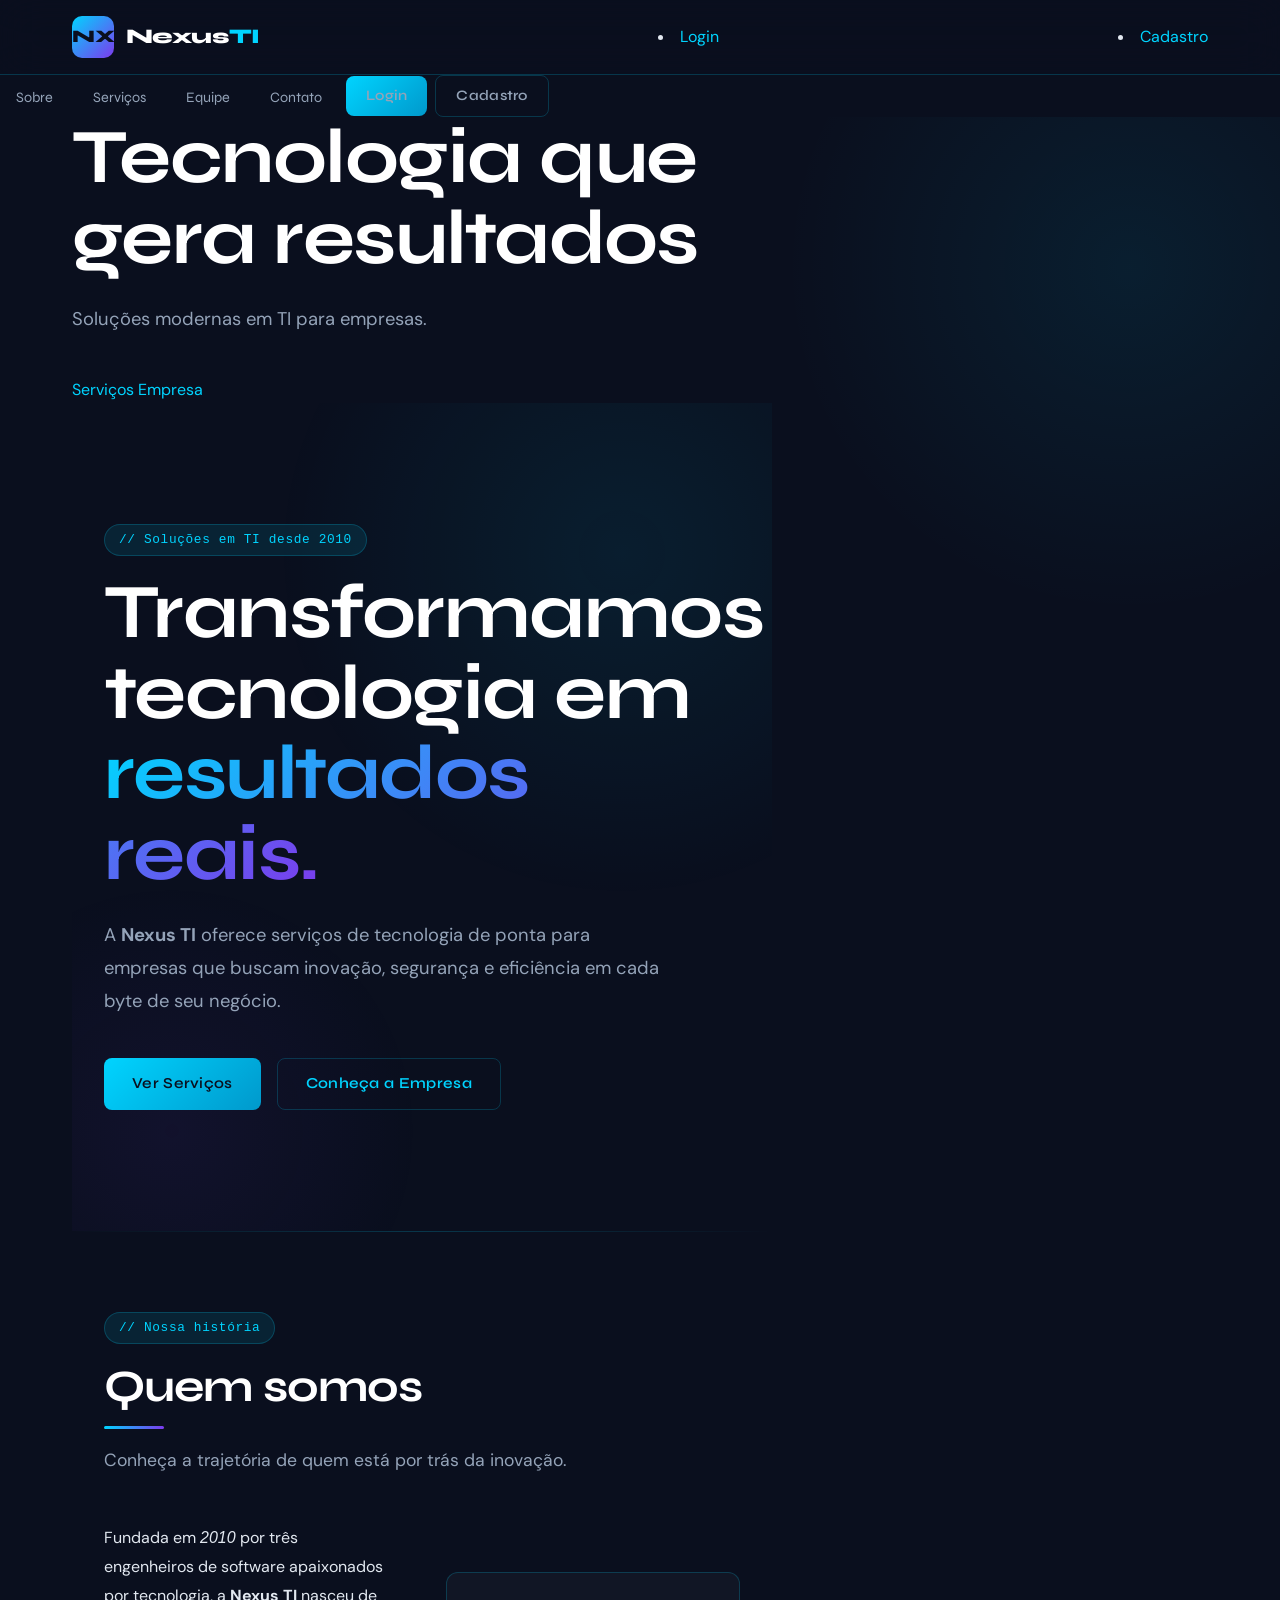
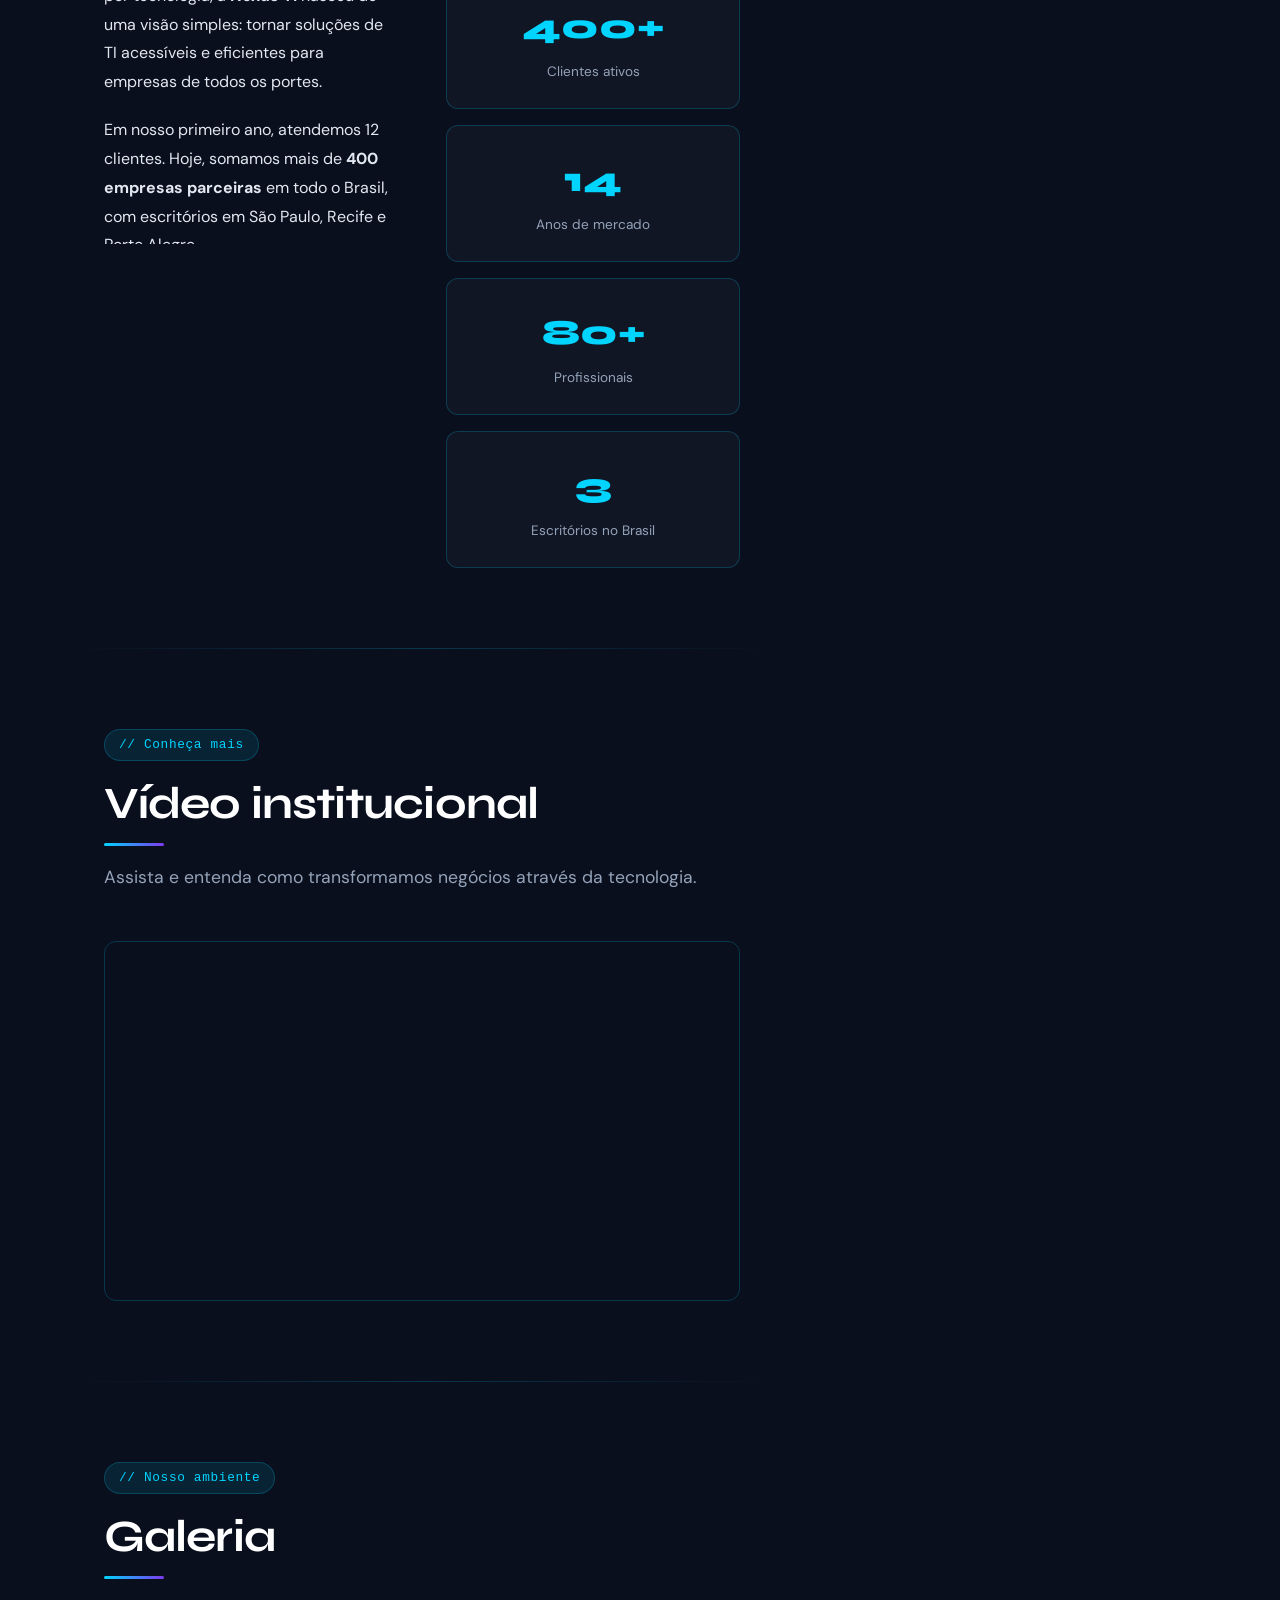
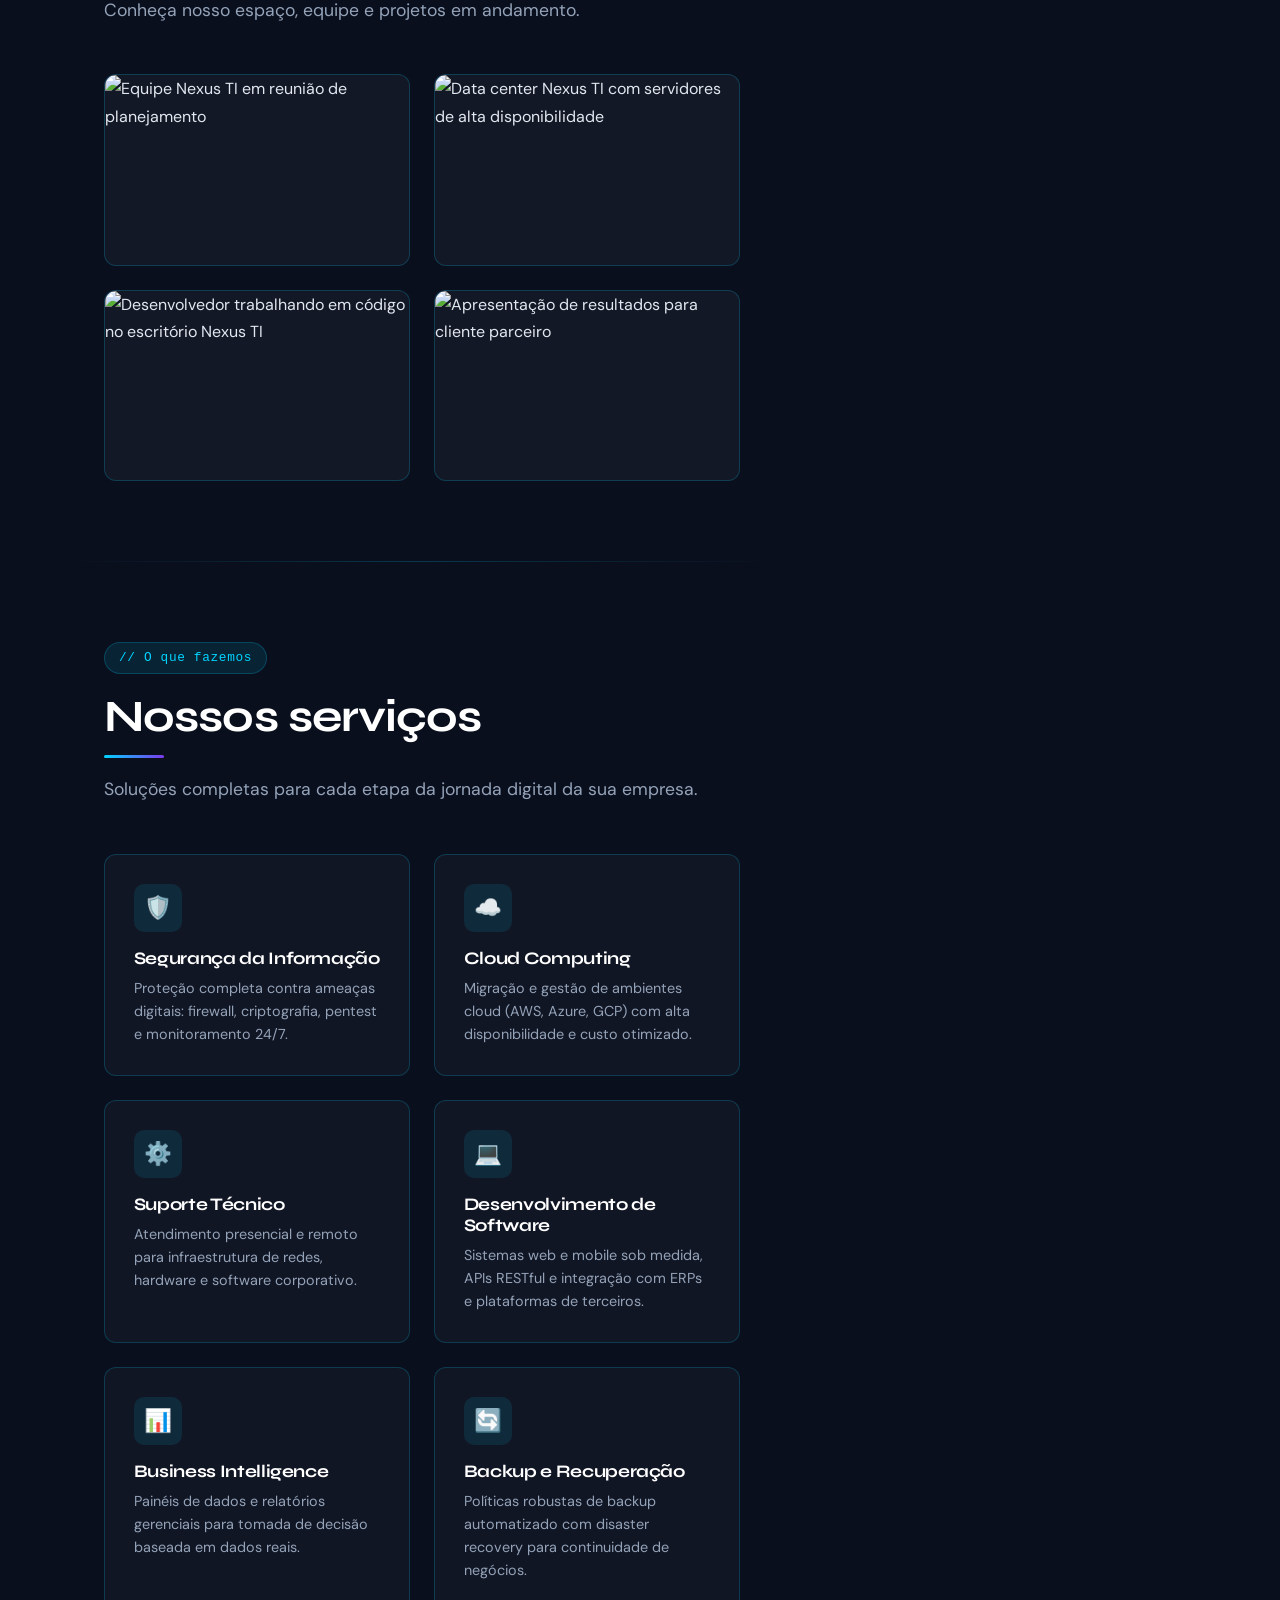
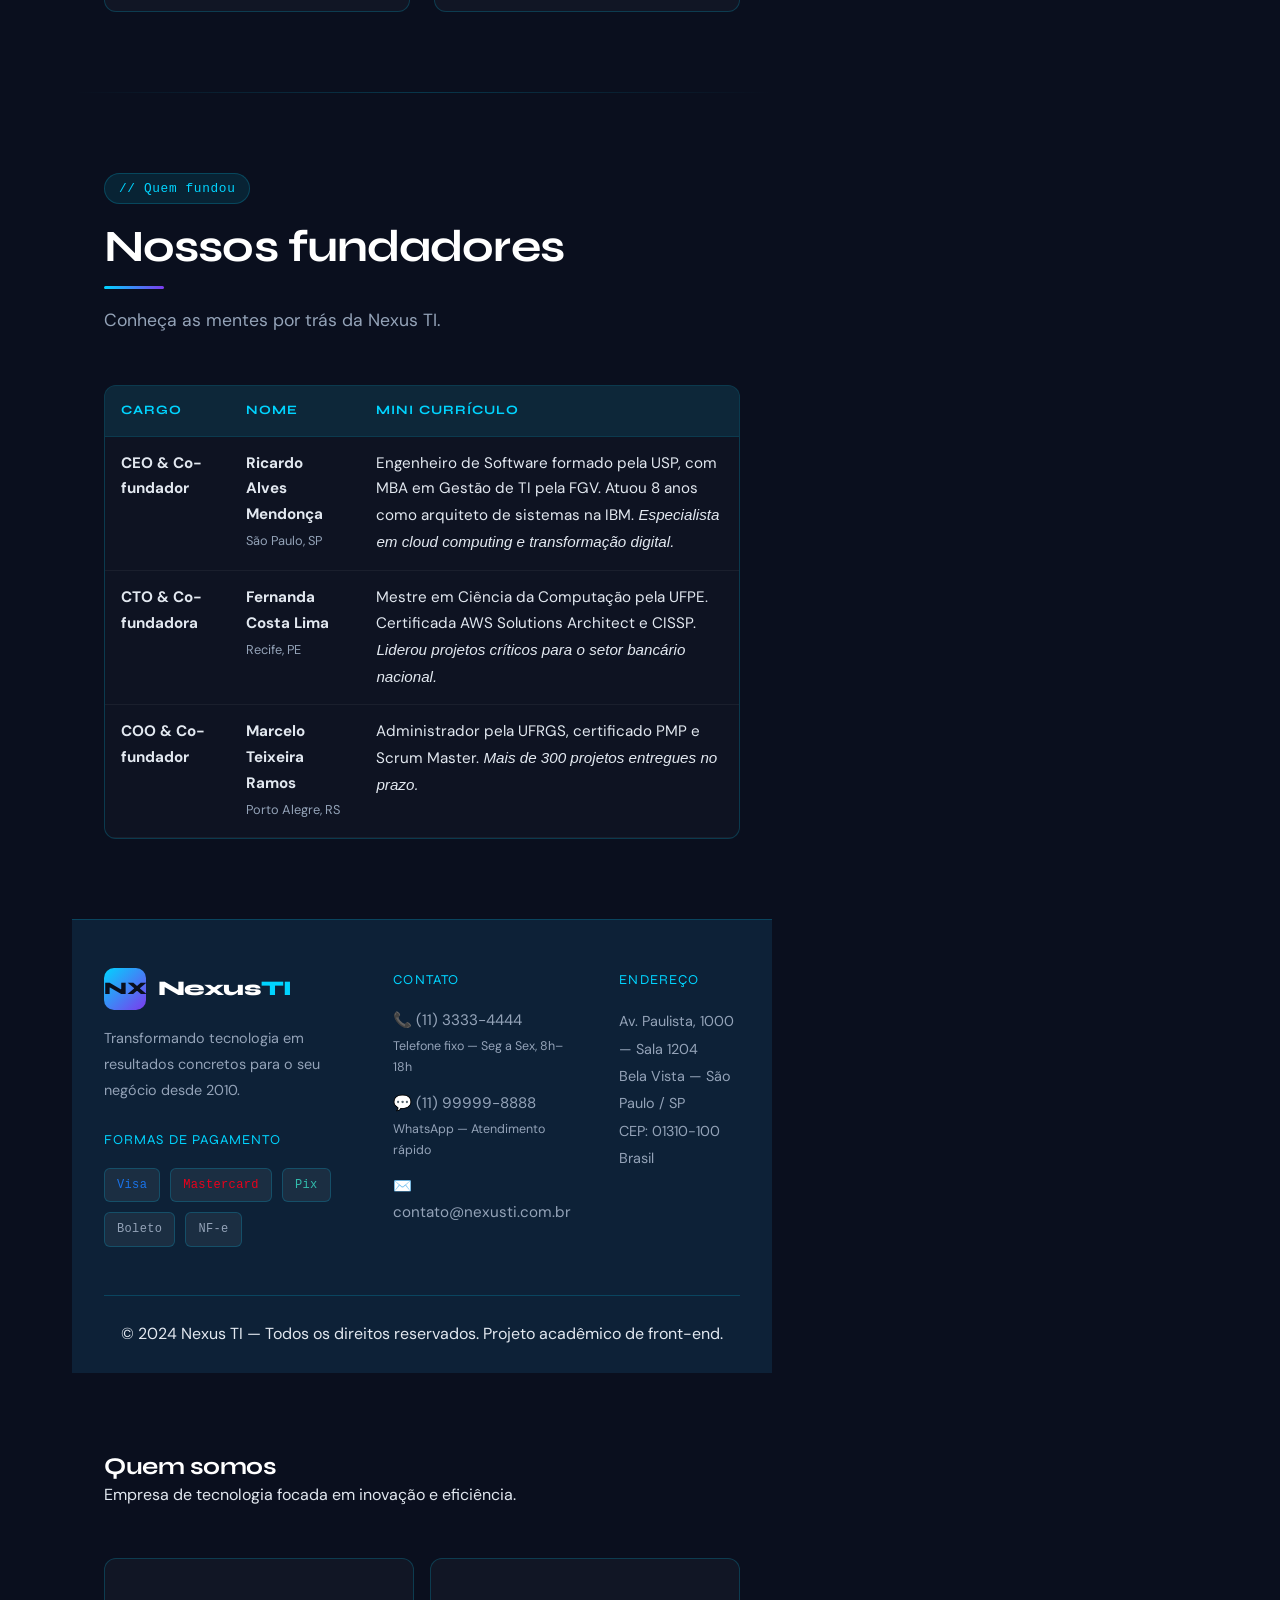
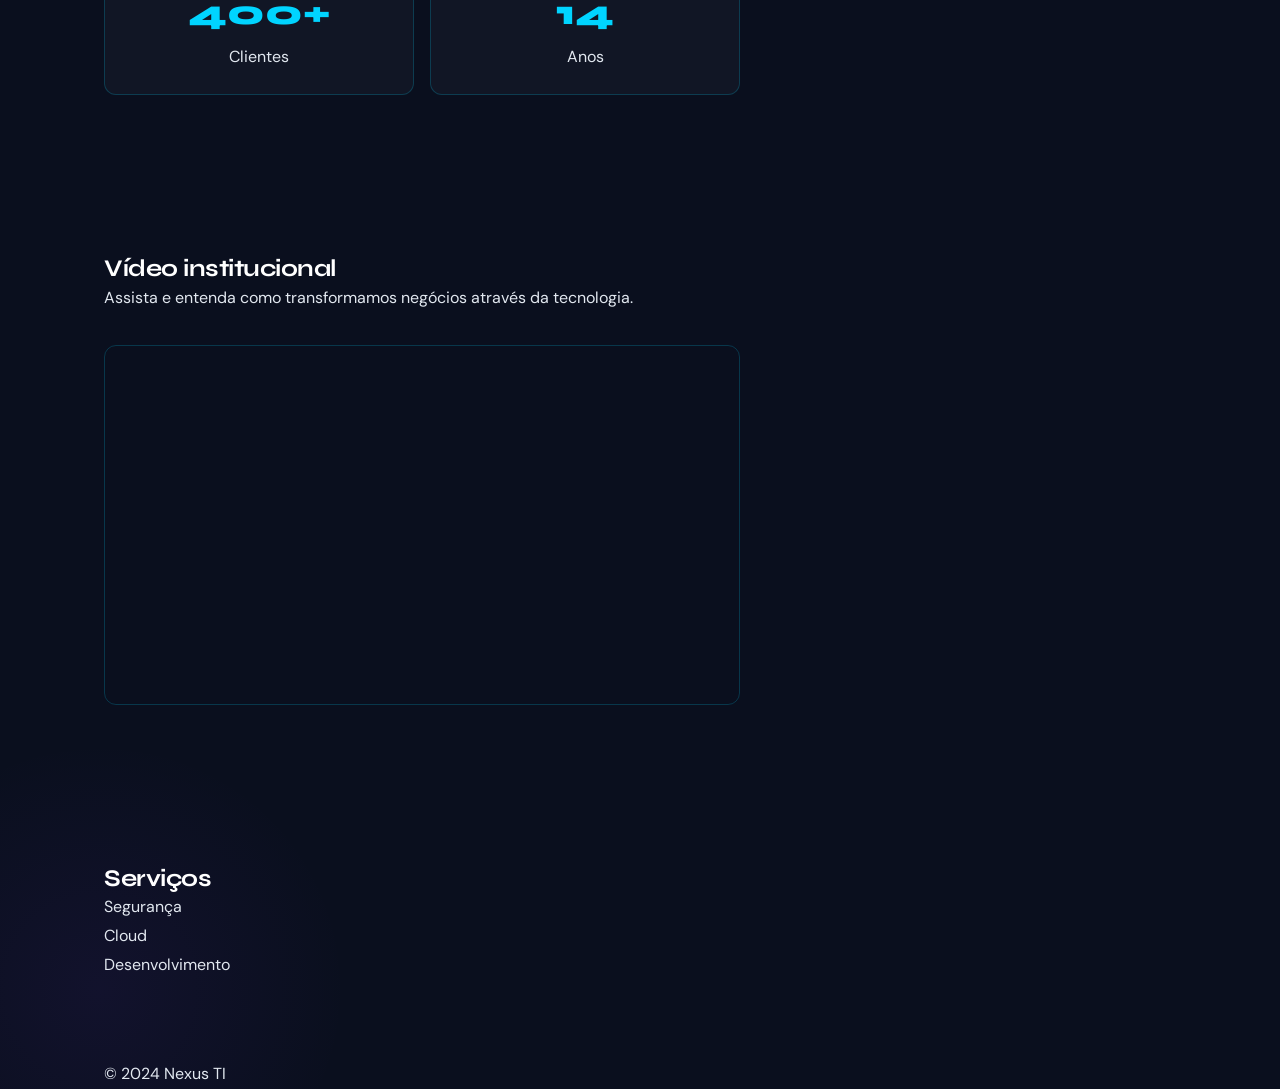
==== commit d9755883: "feat: atualizando index.html" ====
--- a/index.html
+++ b/index.html
@@ -11,7 +11,6 @@
   <link href="https://fonts.googleapis.com/css2?family=Syne:wght@400;600;700;800&family=DM+Sans:ital,wght@0,300;0,400;0,500;1,400&family=JetBrains+Mono:wght@400;500&display=swap" rel="stylesheet" />
 
   <style>
-<<<<<<< HEAD
     .hero{min-height:90vh;display:flex;align-items:center}
     .hero-content{max-width:600px}
     .hero-titulo{font-size:clamp(2.5rem,5vw,4rem);margin-bottom:1rem}
@@ -21,7 +20,7 @@
     .stat-numero{font-size:1.8rem;font-weight:bold}
     .video-container{position:relative;padding-bottom:56.25%;height:0;overflow:hidden;border-radius:12px;margin-top:2rem}
     .video-container iframe{position:absolute;top:0;left:0;width:100%;height:100%;border:none}
-=======
+
     .hero {
       min-height: 92vh;
       display: flex;
@@ -144,7 +143,6 @@
       height: 100%;
       border: none;
     }
->>>>>>> 11b449d (feat: atualizando os códigos)
   </style>
 </head>
 
@@ -158,8 +156,6 @@
           <div class="logo-icone" aria-hidden="true">NX</div>
           <span class="logo-texto">Nexus<span>TI</span></span>
         </a>
-
-<<<<<<< HEAD
         <li id="li-painel" style="display:none">
           <a href="pages/servicos.html">Painel</a>
         </li>
@@ -173,7 +169,7 @@
     </nav>
   </div>
 </header>
-=======
+
         <ul class="nav-links" id="nav-links">
           <li><a href="#sobre" class="link-nav">Sobre</a></li>
           <li><a href="#servicos-secao" class="link-nav">Serviços</a></li>
@@ -183,7 +179,6 @@
           <li id="li-painel" style="display:none">
             <a href="pages/servicos.html" class="btn btn-secundario">Meu Painel</a>
           </li>
->>>>>>> 11b449d (feat: atualizando os códigos)
 
           <li id="li-login"><a href="pages/login.html" class="btn btn-primario">Login</a></li>
           <li id="li-logout" style="display:none">
@@ -191,8 +186,6 @@
           </li>
           <li id="li-cadastro"><a href="pages/cadastro.html" class="btn btn-secundario">Cadastro</a></li>
         </ul>
-
-<<<<<<< HEAD
 <section class="hero">
   <div class="container">
     <div class="hero-content">
@@ -201,7 +194,6 @@
       <div>
         <a href="pages/servicos.html">Serviços</a>
         <a href="#sobre">Empresa</a>
-=======
       </nav>
     </div>
   </header>
@@ -487,12 +479,10 @@
 
       <div class="footer-bottom">
         <p>© 2024 Nexus TI — Todos os direitos reservados. Projeto acadêmico de front-end.</p>
->>>>>>> 11b449d (feat: atualizando os códigos)
       </div>
     </div>
   </footer>
 
-<<<<<<< HEAD
 <section id="sobre" class="secao">
   <div class="container">
     <h2>Quem somos</h2>
@@ -549,10 +539,8 @@
 
 <script src="js/utils.js"></script>
 <script src="js/index.js"></script>
-=======
   <script src="js/utils.js"></script>
   <script src="js/index.js"></script>
->>>>>>> 11b449d (feat: atualizando os códigos)
 
 </body>
 </html>
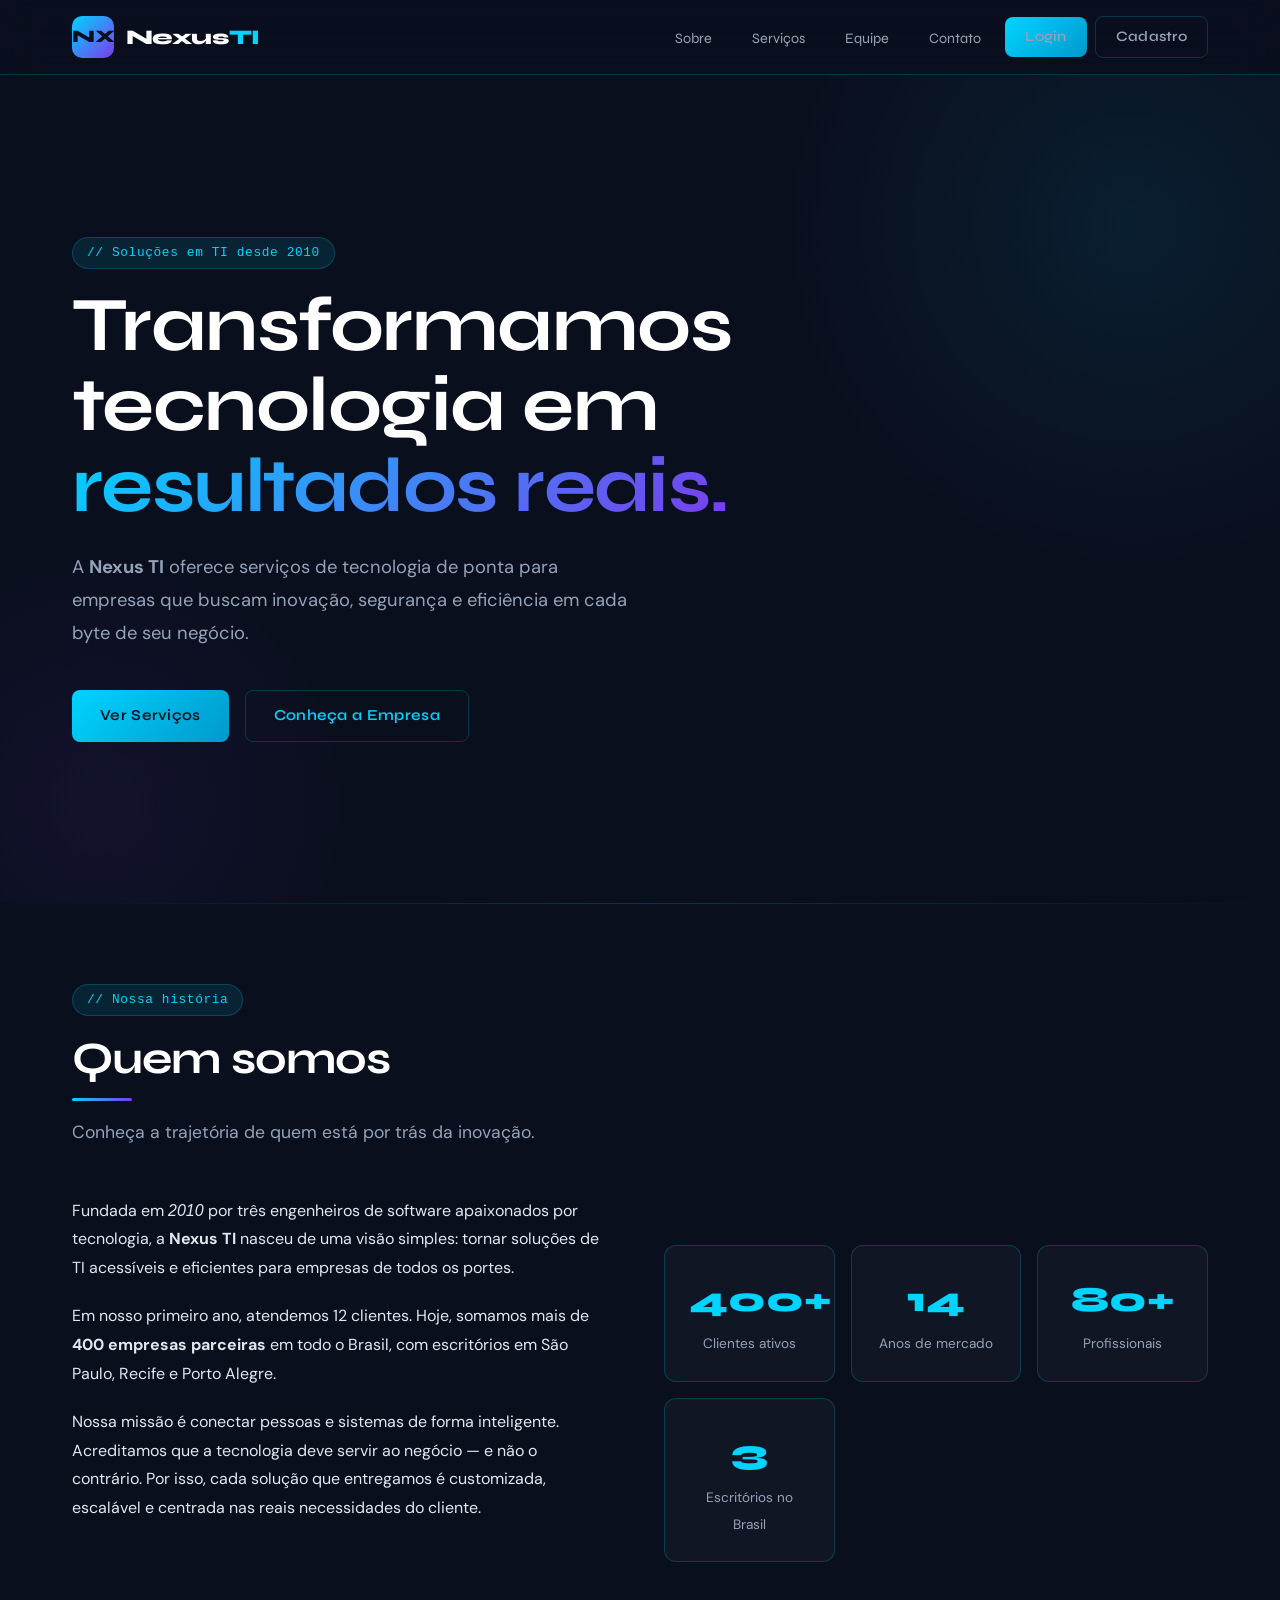
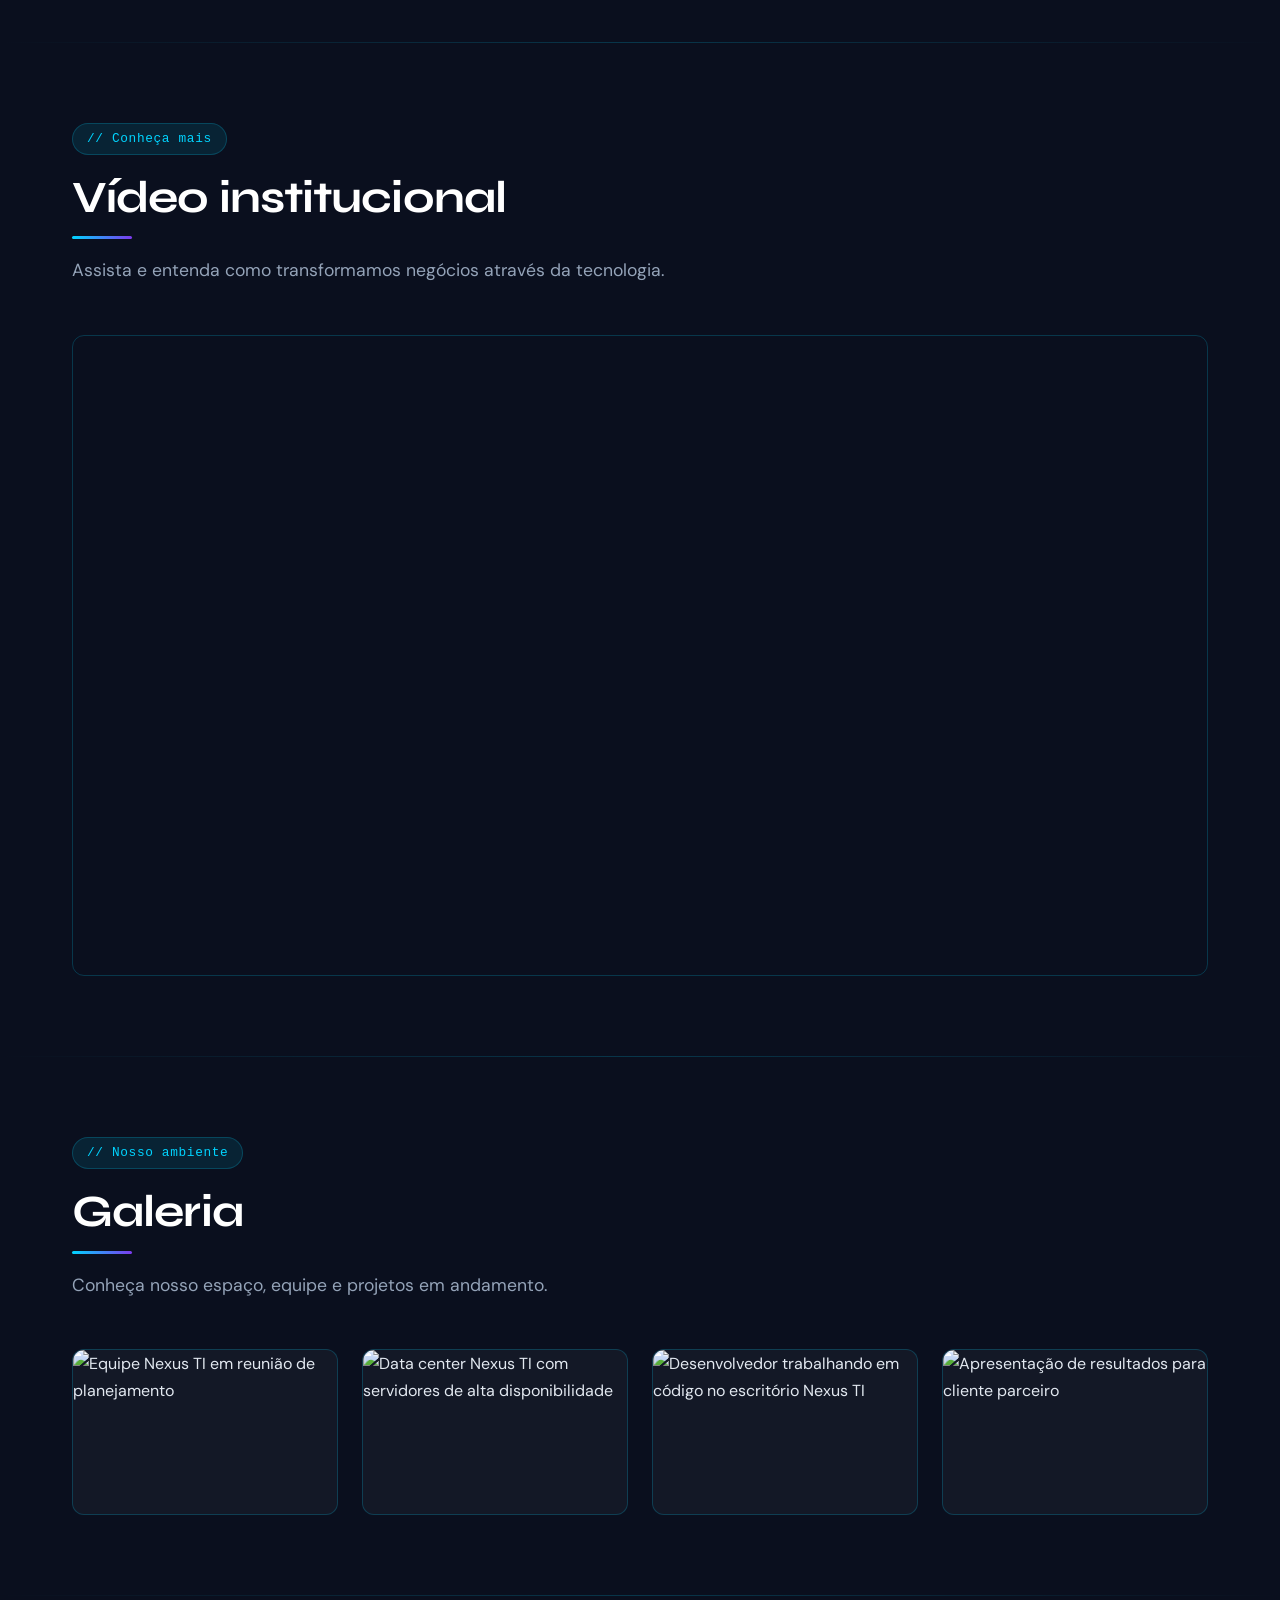
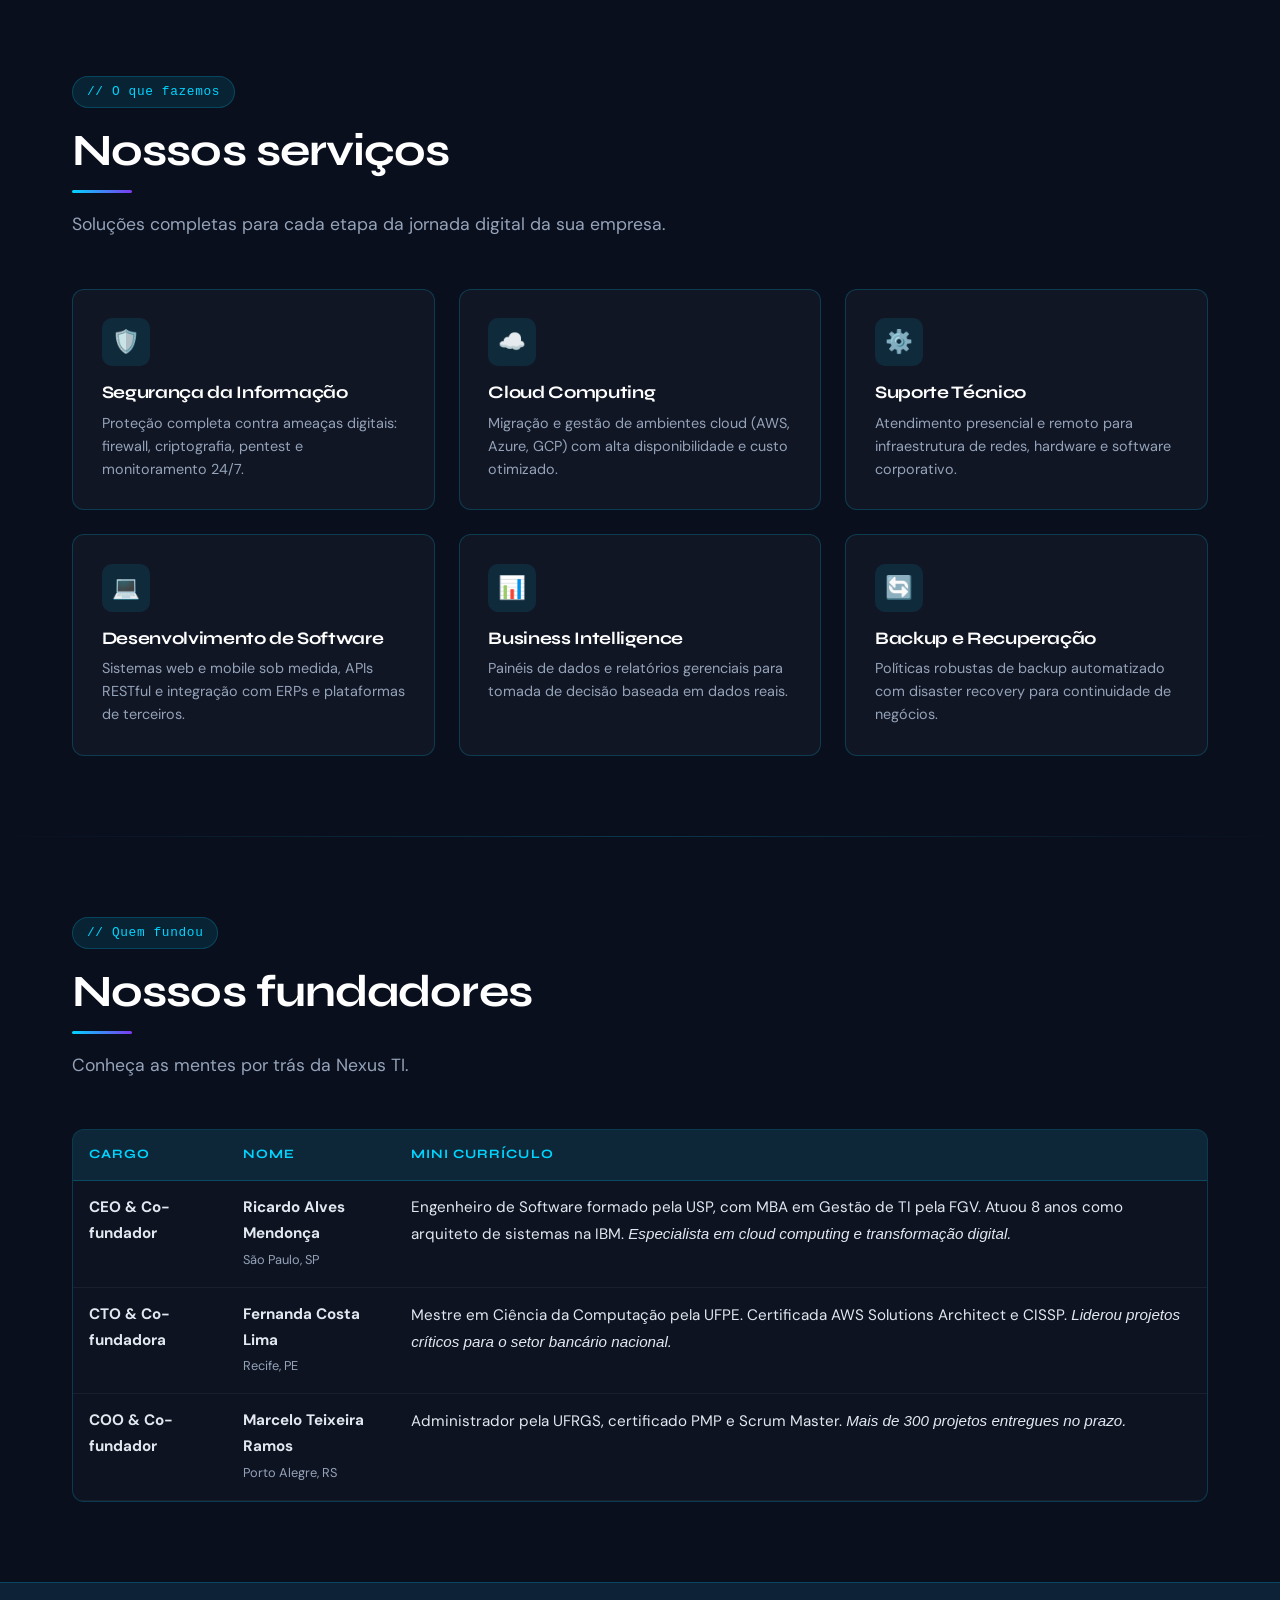
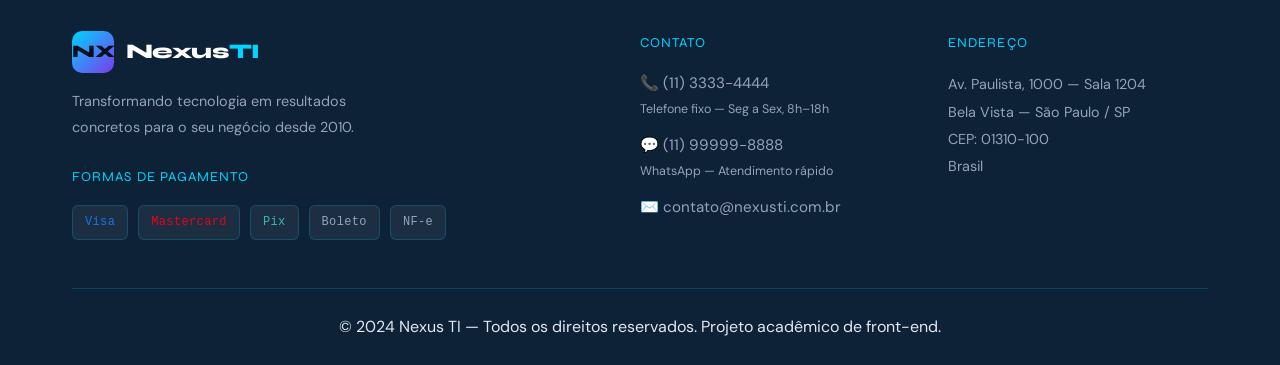
==== commit ce25d71f: "feat: atualização inicio" ====
--- a/index.html
+++ b/index.html
@@ -11,16 +11,6 @@
   <link href="https://fonts.googleapis.com/css2?family=Syne:wght@400;600;700;800&family=DM+Sans:ital,wght@0,300;0,400;0,500;1,400&family=JetBrains+Mono:wght@400;500&display=swap" rel="stylesheet" />
 
   <style>
-    .hero{min-height:90vh;display:flex;align-items:center}
-    .hero-content{max-width:600px}
-    .hero-titulo{font-size:clamp(2.5rem,5vw,4rem);margin-bottom:1rem}
-    .hero-desc{margin-bottom:2rem}
-    .stats-grid{display:grid;grid-template-columns:repeat(auto-fit,minmax(140px,1fr));gap:1rem;margin-top:2rem}
-    .stat-card{text-align:center;padding:1rem;border:1px solid #ccc;border-radius:8px}
-    .stat-numero{font-size:1.8rem;font-weight:bold}
-    .video-container{position:relative;padding-bottom:56.25%;height:0;overflow:hidden;border-radius:12px;margin-top:2rem}
-    .video-container iframe{position:absolute;top:0;left:0;width:100%;height:100%;border:none}
-
     .hero {
       min-height: 92vh;
       display: flex;
@@ -156,19 +146,6 @@
           <div class="logo-icone" aria-hidden="true">NX</div>
           <span class="logo-texto">Nexus<span>TI</span></span>
         </a>
-        <li id="li-painel" style="display:none">
-          <a href="pages/servicos.html">Painel</a>
-        </li>
-
-        <li id="li-login"><a href="pages/login.html">Login</a></li>
-        <li id="li-logout" style="display:none">
-          <button onclick="sair()">Sair</button>
-        </li>
-        <li id="li-cadastro"><a href="pages/cadastro.html">Cadastro</a></li>
-      </ul>
-    </nav>
-  </div>
-</header>
 
         <ul class="nav-links" id="nav-links">
           <li><a href="#sobre" class="link-nav">Sobre</a></li>
@@ -186,14 +163,7 @@
           </li>
           <li id="li-cadastro"><a href="pages/cadastro.html" class="btn btn-secundario">Cadastro</a></li>
         </ul>
-<section class="hero">
-  <div class="container">
-    <div class="hero-content">
-      <h1 class="hero-titulo">Tecnologia que gera resultados</h1>
-      <p class="hero-desc">Soluções modernas em TI para empresas.</p>
-      <div>
-        <a href="pages/servicos.html">Serviços</a>
-        <a href="#sobre">Empresa</a>
+
       </nav>
     </div>
   </header>
@@ -483,64 +453,8 @@
     </div>
   </footer>
 
-<section id="sobre" class="secao">
-  <div class="container">
-    <h2>Quem somos</h2>
-    <p>Empresa de tecnologia focada em inovação e eficiência.</p>
-    <div class="stats-grid">
-      <div class="stat-card">
-        <span class="stat-numero">400+</span>
-        <span>Clientes</span>
-      </div>
-      <div class="stat-card">
-        <span class="stat-numero">14</span>
-        <span>Anos</span>
-      </div>
-    </div>
-  </div>
-</section>
-
-<section id="video" class="secao">
-  <div class="container">
-    <h2>Vídeo institucional</h2>
-    <p>Assista e entenda como transformamos negócios através da tecnologia.</p>
-    <div class="video-container">
-      <iframe
-        src="https://www.youtube.com/embed/O41Nm6l0sbY"
-        title="Vídeo institucional Nexus TI"
-        frameborder="0"
-        allow="accelerometer; autoplay; clipboard-write; encrypted-media; gyroscope; picture-in-picture; web-share"
-        referrerpolicy="strict-origin-when-cross-origin"
-        allowfullscreen
-        loading="lazy">
-      </iframe>
-    </div>
-  </div>
-</section>
-
-<section id="servicos" class="secao">
-  <div class="container">
-    <h2>Serviços</h2>
-    <div>
-      <p>Segurança</p>
-      <p>Cloud</p>
-      <p>Desenvolvimento</p>
-    </div>
-  </div>
-</section>
-
-</main>
-
-<footer id="contato">
-  <div class="container">
-    <p>© 2024 Nexus TI</p>
-  </div>
-</footer>
-
-<script src="js/utils.js"></script>
-<script src="js/index.js"></script>
   <script src="js/utils.js"></script>
   <script src="js/index.js"></script>
 
 </body>
-</html>
+</html>
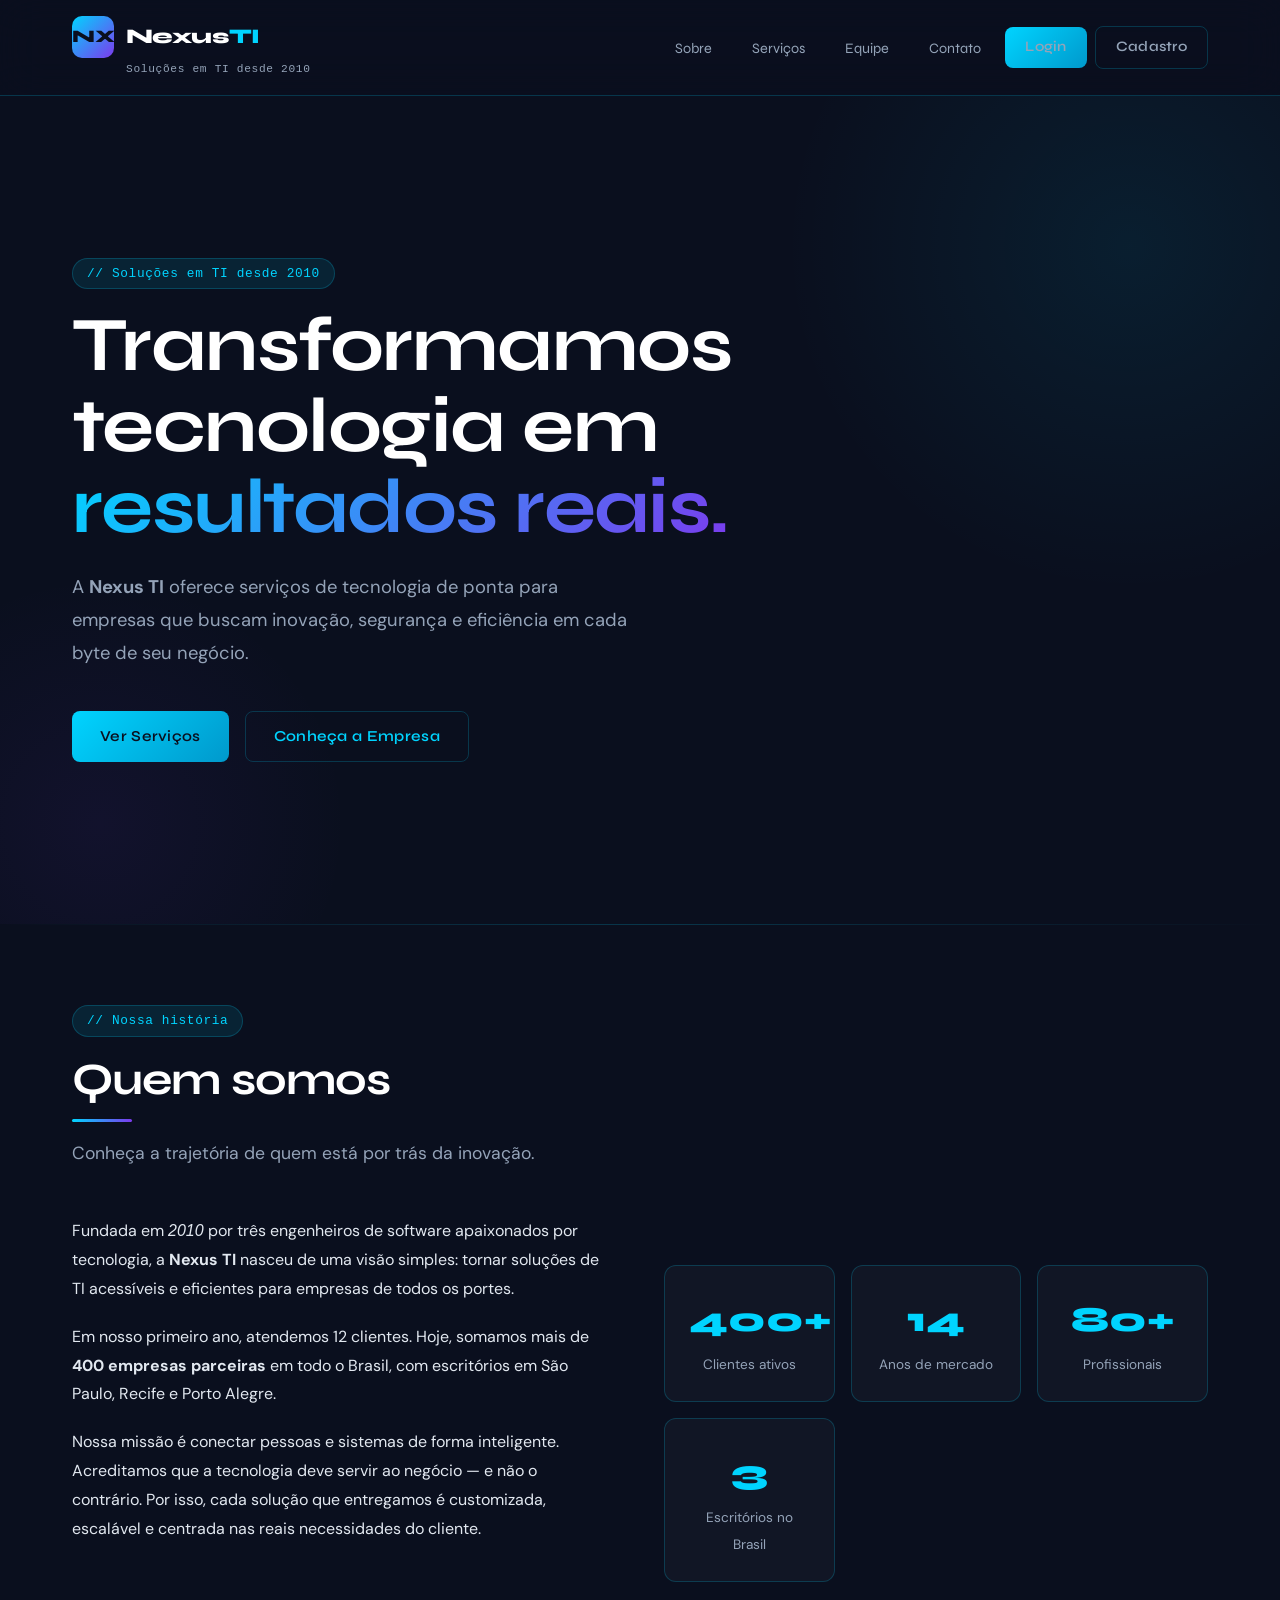
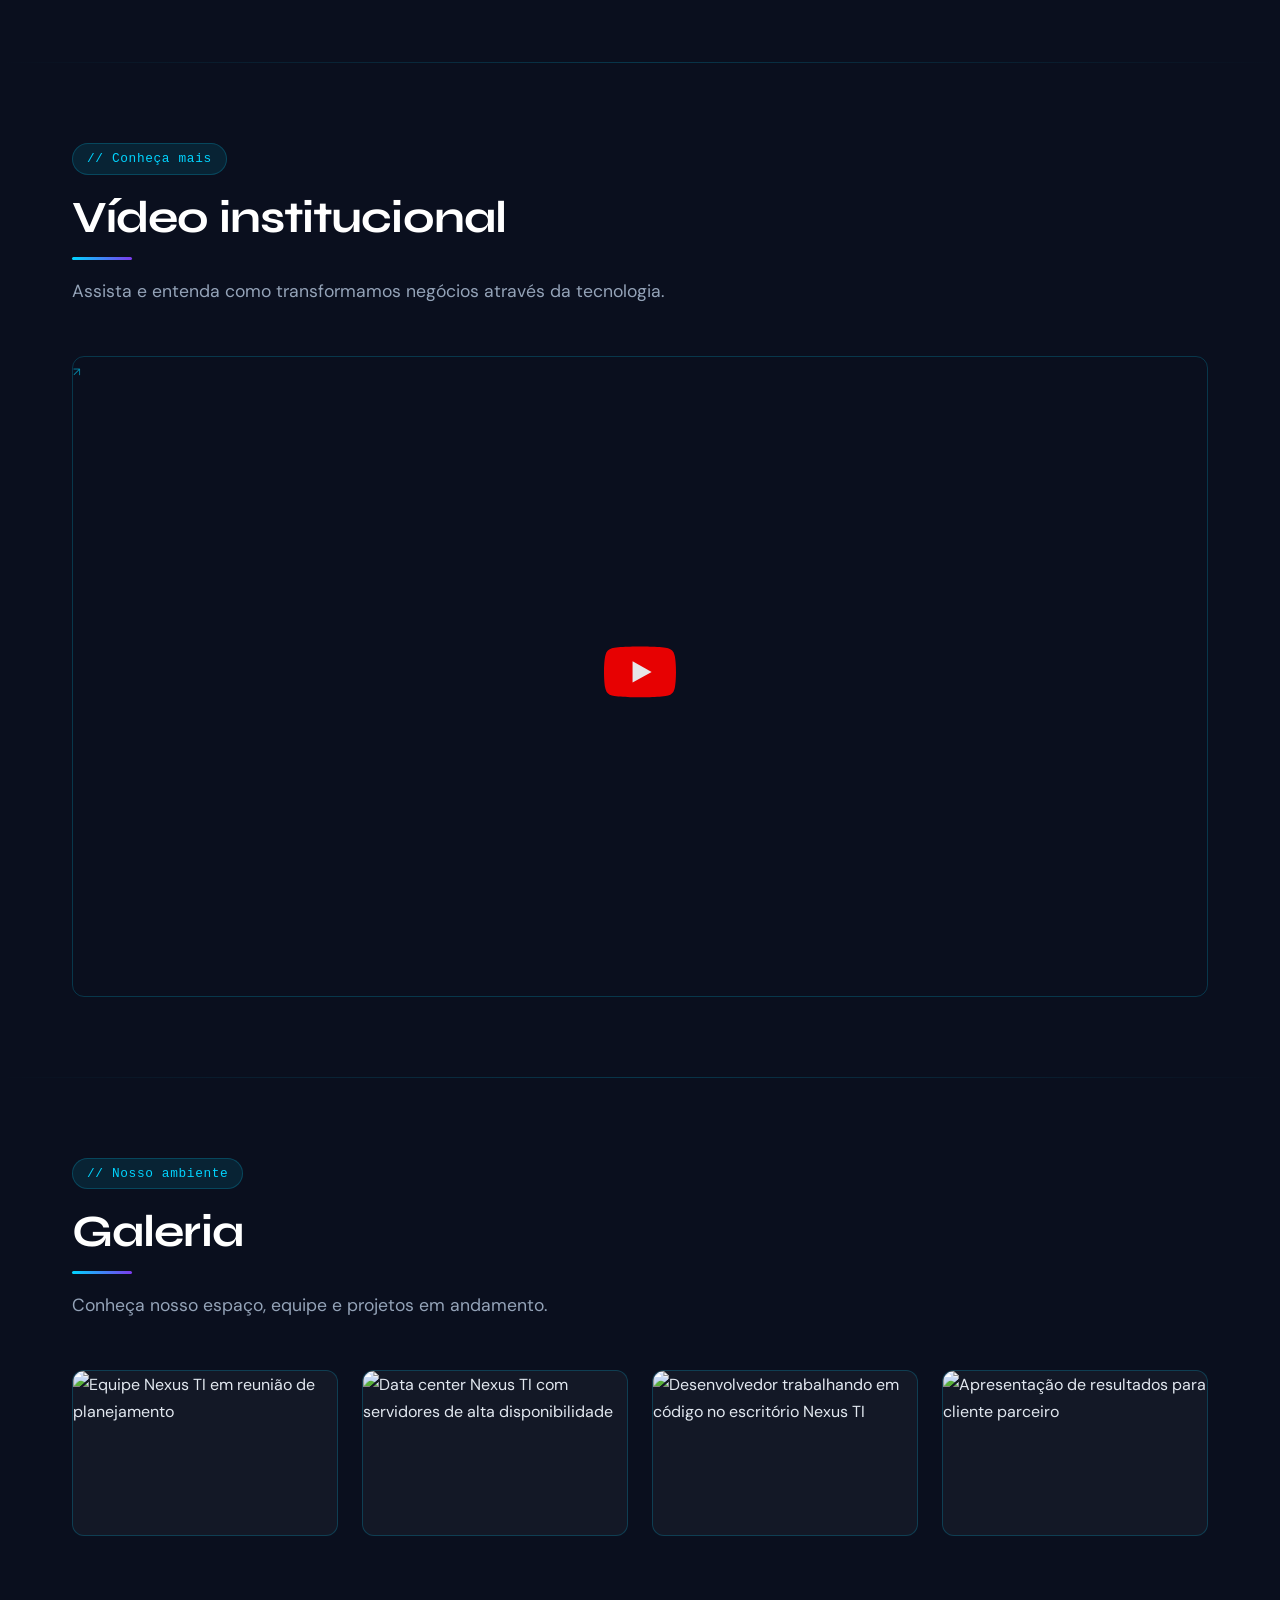
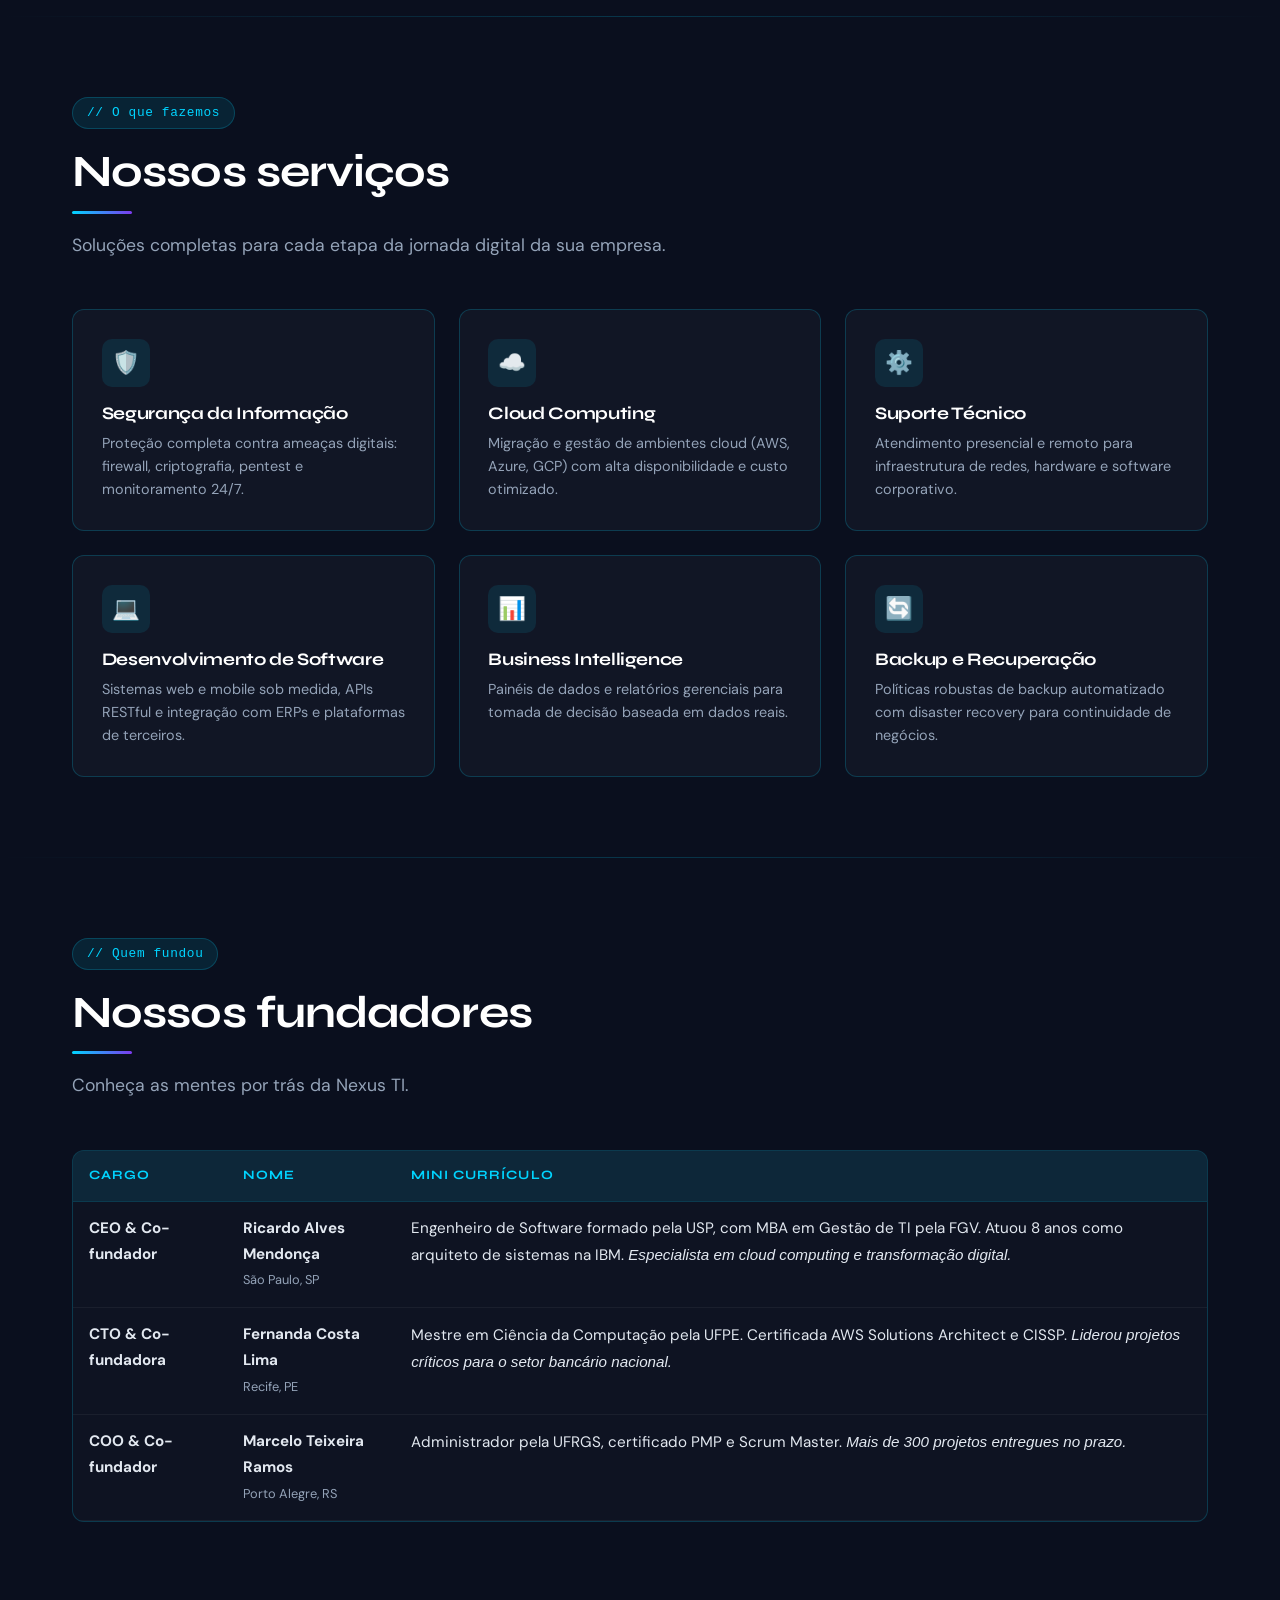
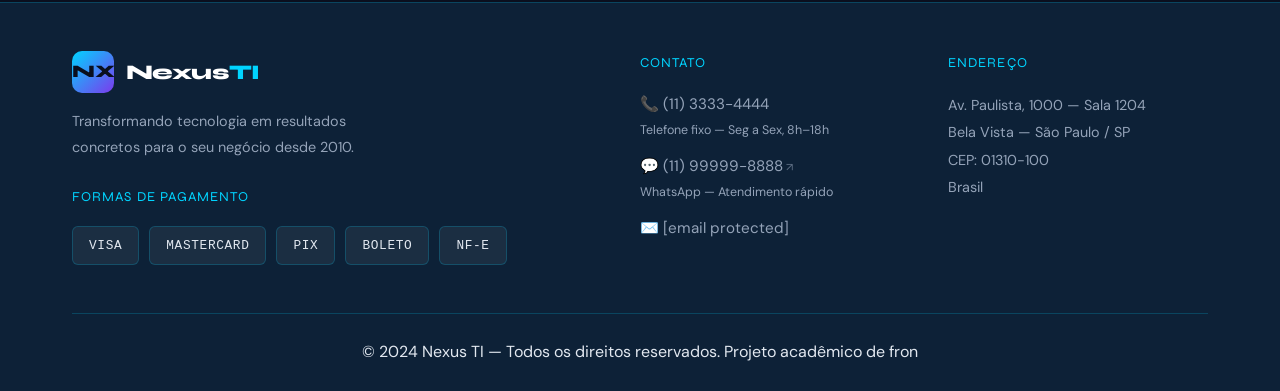
==== commit 8843f501: "feat: correção de bugs" ====
--- a/index.html
+++ b/index.html
@@ -125,13 +125,46 @@
       margin-top: 2rem;
     }
 
-    .video-container iframe {
+    .video-play-link {
       position: absolute;
       top: 0;
       left: 0;
       width: 100%;
       height: 100%;
-      border: none;
+      display: block;
+      text-decoration: none;
+    }
+
+    .video-thumb {
+      width: 100%;
+      height: 100%;
+      object-fit: cover;
+      display: block;
+      transition: filter 0.3s ease;
+    }
+
+    .video-play-link:hover .video-thumb {
+      filter: brightness(0.7);
+    }
+
+    .video-play-btn {
+      position: absolute;
+      top: 50%;
+      left: 50%;
+      transform: translate(-50%, -50%);
+      transition: transform 0.2s ease, opacity 0.2s ease;
+      opacity: 0.9;
+      pointer-events: none;
+      z-index: 2;
+    }
+
+    .video-container:hover .video-play-btn {
+      transform: translate(-50%, -50%) scale(1.12);
+      opacity: 1;
+    }
+
+    .video-container:hover .video-thumb {
+      filter: brightness(0.7);
     }
   </style>
 </head>
@@ -142,10 +175,13 @@
     <div class="container">
       <nav class="nav-inner">
 
-        <a href="index.html" class="logo" aria-label="Nexus TI — Página inicial">
-          <div class="logo-icone" aria-hidden="true">NX</div>
-          <span class="logo-texto">Nexus<span>TI</span></span>
-        </a>
+        <div class="logo-grupo">
+          <a href="index.html" class="logo" aria-label="Nexus TI — Página inicial">
+            <div class="logo-icone" aria-hidden="true">NX</div>
+            <span class="logo-texto">Nexus<span>TI</span></span>
+          </a>
+          <span class="logo-frase">Soluções em TI desde 2010</span>
+        </div>
 
         <ul class="nav-links" id="nav-links">
           <li><a href="#sobre" class="link-nav">Sobre</a></li>
@@ -259,15 +295,25 @@
         <p>Assista e entenda como transformamos negócios através da tecnologia.</p>
 
         <div class="video-container">
-          <iframe
-            src="https://www.youtube.com/embed/O41Nm6l0sbY"
-            title="Vídeo institucional Nexus TI"
-            frameborder="0"
-            allow="accelerometer; autoplay; clipboard-write; encrypted-media; gyroscope; picture-in-picture; web-share"
-            referrerpolicy="strict-origin-when-cross-origin"
-            allowfullscreen
-            loading="lazy">
-          </iframe>
+          <a
+            href="https://www.youtube.com/watch?v=O41Nm6l0sbY"
+            target="_blank"
+            rel="noopener noreferrer"
+            class="video-play-link"
+            aria-label="Assistir vídeo institucional no YouTube">
+            <img
+              src="https://img.youtube.com/vi/O41Nm6l0sbY/hqdefault.jpg"
+              alt="Vídeo institucional Nexus TI"
+              class="video-thumb"
+              loading="lazy"
+              onerror="this.src='https://images.unsplash.com/photo-1504384308090-c894fdcc538d?w=1280&q=80'" />
+          </a>
+          <div class="video-play-btn" aria-hidden="true">
+            <svg viewBox="0 0 68 48" width="72" height="52">
+              <path d="M66.5 7.7a8.5 8.5 0 0 0-6-6C56 0 34 0 34 0S12 0 7.5 1.7a8.5 8.5 0 0 0-6 6C0 12.1 0 24 0 24s0 11.9 1.5 16.3a8.5 8.5 0 0 0 6 6C12 48 34 48 34 48s22 0 26.5-1.7a8.5 8.5 0 0 0 6-6C68 35.9 68 24 68 24s0-11.9-1.5-16.3z" fill="#ff0000"/>
+              <path d="M45 24 27 14v20" fill="#fff"/>
+            </svg>
+          </div>
         </div>
       </div>
     </section>
@@ -409,9 +455,9 @@
           <div style="margin-top:1.5rem;">
             <p class="footer-titulo">Formas de pagamento</p>
             <div class="pagamentos">
-              <span class="pagamento-badge" style="color:#1a73e8;">Visa</span>
-              <span class="pagamento-badge" style="color:#eb001b;">Mastercard</span>
-              <span class="pagamento-badge" style="color:#32bcad;">Pix</span>
+              <span class="pagamento-badge">Visa</span>
+              <span class="pagamento-badge">Mastercard</span>
+              <span class="pagamento-badge">Pix</span>
               <span class="pagamento-badge">Boleto</span>
               <span class="pagamento-badge">NF-e</span>
             </div>
@@ -430,7 +476,7 @@
               <span style="display:block; font-size:0.78rem; color:var(--cor-texto-suave); margin-top:2px;">WhatsApp — Atendimento rápido</span>
             </li>
             <li style="margin-top:0.8rem;">
-              ✉️ <a href="mailto:contato@nexusti.com.br">contato@nexusti.com.br</a>
+              ✉️ <a href="/cdn-cgi/l/email-protection#54373b3a2035203b143a312c2127203d7a373b397a3626"><span class="__cf_email__" data-cfemail="a6c5c9c8d2c7d2c9e6c8c3ded3d5d2cf88c5c9cb88c4d4">[email&#160;protected]</span></a>
             </li>
           </ul>
         </div>
@@ -448,13 +494,4 @@
       </div>
 
       <div class="footer-bottom">
-        <p>© 2024 Nexus TI — Todos os direitos reservados. Projeto acadêmico de front-end.</p>
-      </div>
-    </div>
-  </footer>
-
-  <script src="js/utils.js"></script>
-  <script src="js/index.js"></script>
-
-</body>
-</html>+        <p>© 2024 Nexus TI — Todos os direitos reservados. Projeto acadêmico de fron
--- a/css/style.css
+++ b/css/style.css
@@ -316,6 +316,41 @@
   text-decoration: none;
 }
 
+.logo-grupo {
+  display: flex;
+  flex-direction: column;
+  gap: 2px;
+}
+
+.logo-frase {
+  font-size: 0.7rem;
+  color: var(--cor-texto-suave);
+  font-family: var(--fonte-mono);
+  letter-spacing: 0.06em;
+  padding-left: 54px;
+}
+
+a[target="_blank"] {
+  position: relative;
+}
+
+a[target="_blank"]::after {
+  content: ' ↗';
+  font-size: 0.75em;
+  opacity: 0.6;
+}
+
+input[aria-required="true"]:focus {
+  border-color: var(--cor-acento);
+  box-shadow: 0 0 0 3px rgba(0, 212, 255, 0.15);
+}
+
+input[readonly] {
+  opacity: 0.6;
+  cursor: not-allowed;
+  background: rgba(255, 255, 255, 0.02);
+}
+
 .logo-icone {
   width: 42px;
   height: 42px;
@@ -421,11 +456,19 @@
   background: rgba(255, 255, 255, 0.06);
   border: 1px solid var(--cor-borda);
   border-radius: 6px;
-  padding: 6px 12px;
-  font-size: 0.75rem;
+  padding: 8px 16px;
+  font-size: 0.8rem;
   font-family: var(--fonte-mono);
-  color: var(--cor-texto-suave);
-  letter-spacing: 0.03em;
+  font-weight: 500;
+  color: var(--cor-texto);
+  letter-spacing: 0.05em;
+  text-transform: uppercase;
+  transition: background var(--transicao), border-color var(--transicao);
+}
+
+.pagamento-badge:hover {
+  background: rgba(0, 212, 255, 0.08);
+  border-color: var(--cor-acento);
 }
 
 .footer-bottom {
